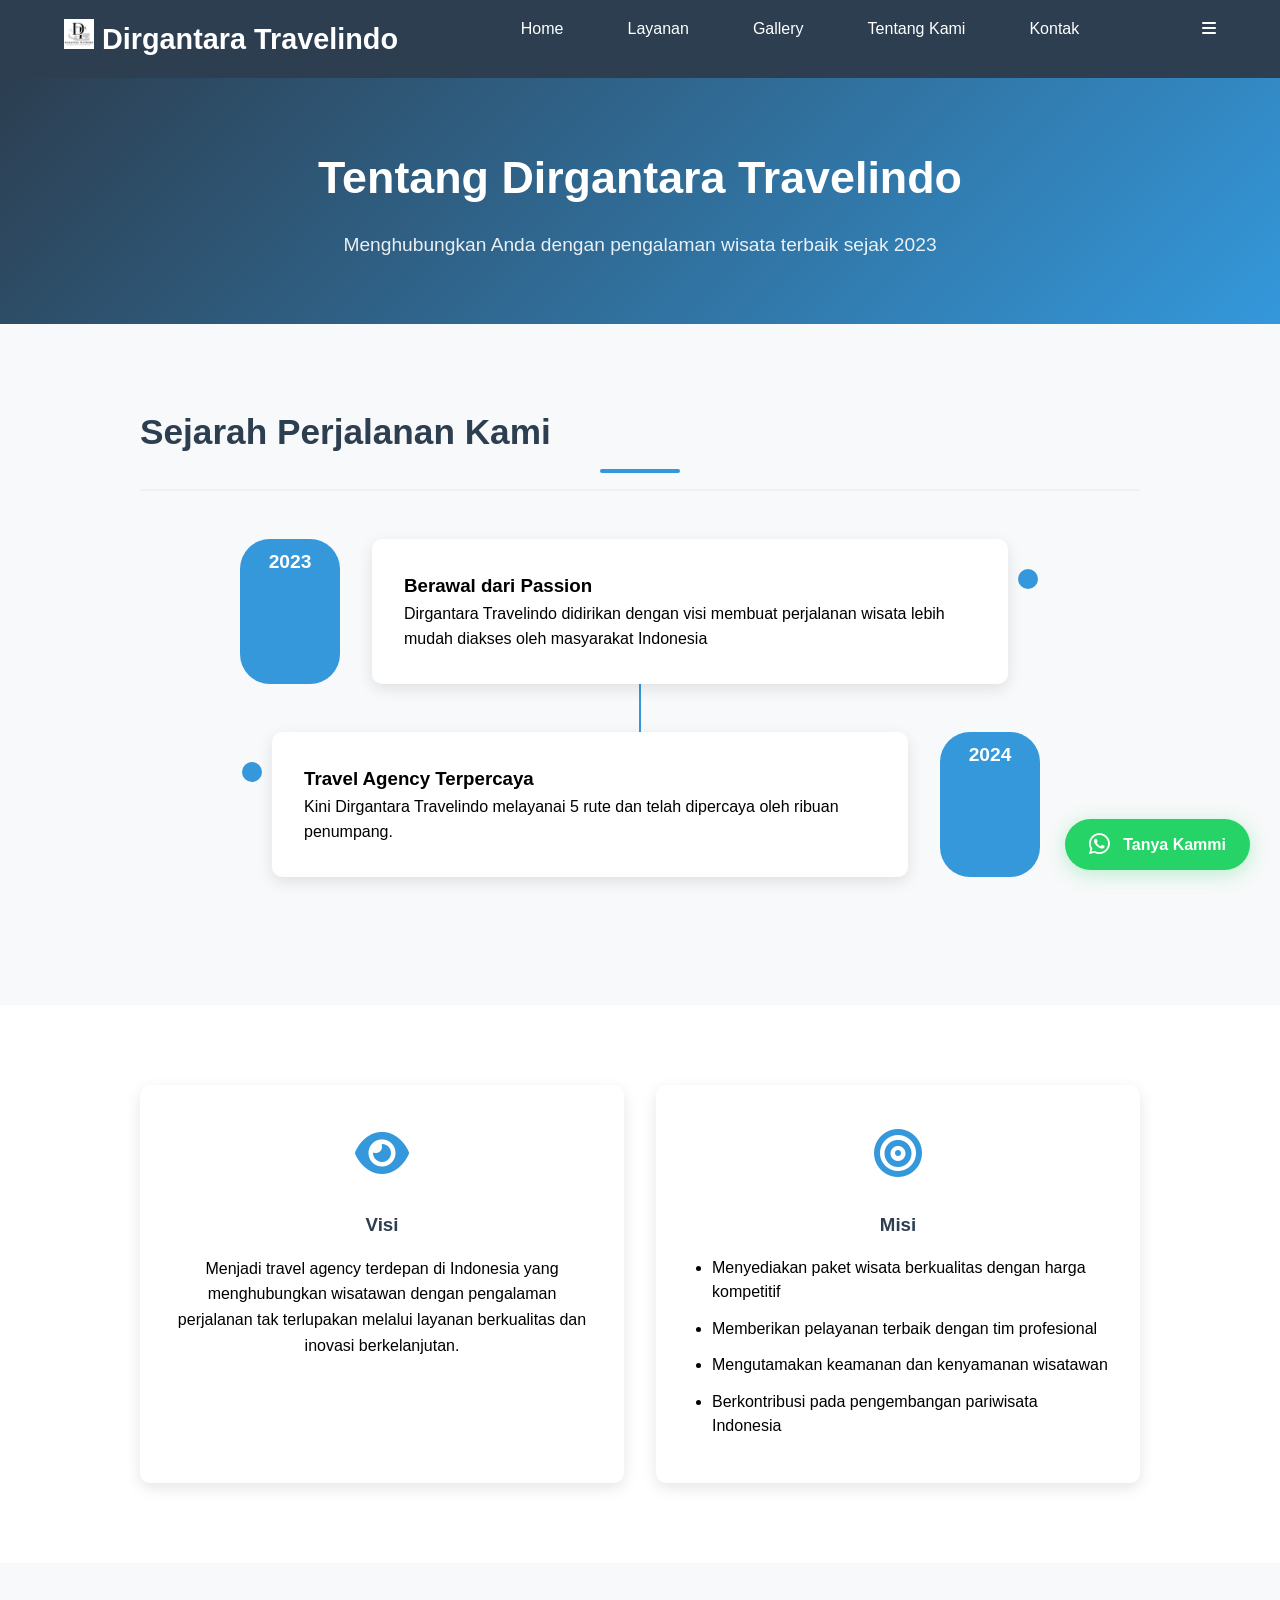
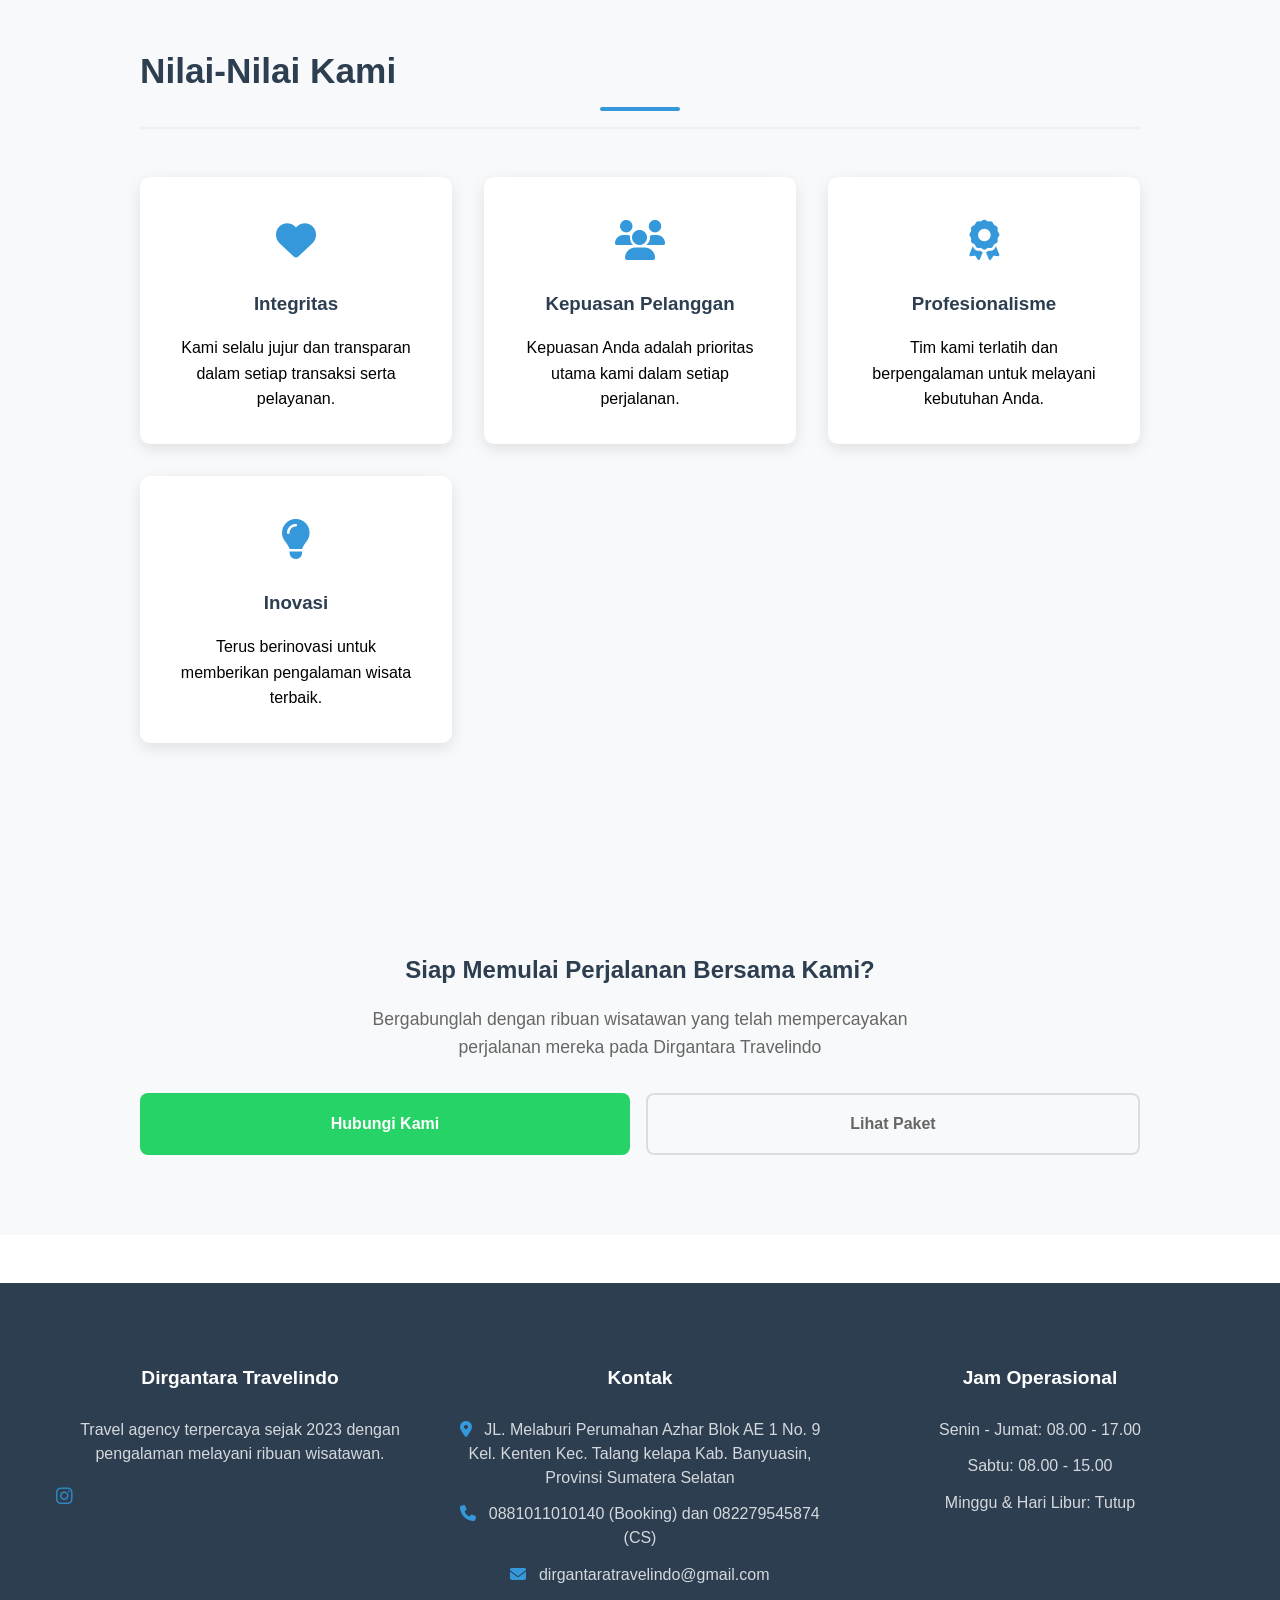
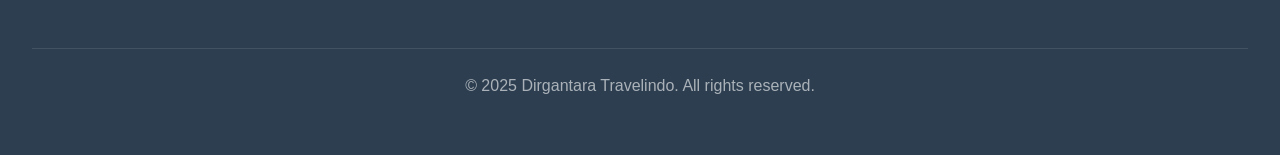
==== about.html @ dbcb40fc "perbaikan tahun dan logo" ====
<!DOCTYPE html>
<html lang="id">
<head>
    <meta charset="UTF-8">
    <meta name="viewport" content="width=device-width, initial-scale=1.0">
    <title>Tentang Kami - Dirgantara Travelindo | Travel Agency Terpercaya Sejak 2010</title>
    <meta name="description" content="Dirgantara Travelindo adalah travel agency terpercaya sejak 2010. Menyediakan paket wisata ke Bali, Lombok, Jepang dengan pelayanan terbaik dan harga kompetitif.">
    <meta name="keywords" content="tentang Dirgantara Travelindo, profil perusahaan, sejarah Dirgantara Travelindo, visi misi travel agency">
    <link rel="icon" href="assets/images/DT_logo.png" type="image/png">
    <!-- Structured Data for Travel Agency -->
    <script type="application/ld+json">
    {
      "@context": "https://schema.org",
      "@type": "TravelAgency",
      "name": "Dirgantara Travelindo",
      "description": "Travel agency terpercaya menyediakan paket wisata terbaik ke berbagai destinasi",
      "url": "https://travelku.com/about.html",
      "logo": "https://travelku.com/assets/images/logo.png",
      "address": {
        "@type": "PostalAddress",
        "streetAddress": "Jl. Sudirman No. 123",
        "addressLocality": "Jakarta",
        "addressRegion": "DKI Jakarta",
        "postalCode": "10220",
        "addressCountry": "ID"
      },
      "contactPoint": {
        "@type": "ContactPoint",
        "telephone": "+62-812-3456-7890",
        "contactType": "customer service",
        "availableLanguage": ["Indonesian", "English"],
        "hoursAvailable": {
          "@type": "OpeningHoursSpecification",
          "dayOfWeek": ["Monday", "Tuesday", "Wednesday", "Thursday", "Friday", "Saturday"],
          "opens": "08:00",
          "closes": "17:00"
        }
      },
      "founder": {
        "@type": "Person",
        "name": "Budi Santoso",
        "jobTitle": "CEO & Founder"
      },
      "foundingDate": "2010-05-15",
      "numberOfEmployees": 50,
      "priceRange": "Rp 2.500.000 - Rp 25.000.000",
      "awards": "Best Travel Agency 2023, Indonesia Tourism Award 2022",
      "sameAs": [
        "https://facebook.com/travelku.id",
        "https://instagram.com/travelku.id",
        "https://twitter.com/travelku.id"
      ]
    }
    </script>
    
    <link rel="stylesheet" href="style.css">
    <link rel="stylesheet" href="https://cdnjs.cloudflare.com/ajax/libs/font-awesome/6.4.0/css/all.min.css">
    <link rel="stylesheet" href="https://cdnjs.cloudflare.com/ajax/libs/font-awesome/6.4.0/css/all.min.css">
</head>
<body>
    <!-- Navigation -->
    <nav>
        <div class="logo"><img src="assets/images/DT_logo.png" alt="Dirgantara Travelindo" width="30" height="30"> Dirgantara Travelindo</div>
        <ul class="nav-links">
            <li><a href="index.html">Home</a></li>
            <li><a href="services.html">Layanan</a></li>
            <!-- <li><a href="articles.html">Artikel</a></li> -->
            <li><a href="gallery.html">Gallery</a></li>
            <li><a href="about.html" class="active">Tentang Kami</a></li>
            <li><a href="contact.html">Kontak</a></li>
            <!-- <li><a href="booking.html" class="booking-btn">Booking</a></li> -->
        </ul>
        <div class="menu-toggle">
           <i class="fas fa-bars"></i>
        </div>
    </nav>

    <!-- Hero Section -->
    <section class="services-hero">
        <div class="container">
            <h1>Tentang Dirgantara Travelindo</h1>
            <p class="subtitle">Menghubungkan Anda dengan pengalaman wisata terbaik sejak 2023</p>
        </div>
    </section>

    <!-- Company History -->
    <section class="history-section">
        <div class="container">
            <div class="section-header">
                <h2>Sejarah Perjalanan Kami</h2>
                <div class="underline"></div>
            </div>
            
            <div class="timeline">
                <div class="timeline-item">
                    <div class="timeline-year">2023</div>
                    <div class="timeline-content">
                        <h3>Berawal dari Passion</h3>
                        <p>Dirgantara Travelindo didirikan dengan visi membuat perjalanan wisata lebih mudah diakses oleh masyarakat Indonesia</p>
                    </div>
                </div>
                
                <div class="timeline-item">
                    <div class="timeline-year">2024</div>
                    <div class="timeline-content">
                        <h3>Travel Agency Terpercaya</h3>
                        <p>Kini Dirgantara Travelindo melayanai 5 rute dan telah dipercaya oleh ribuan penumpang.</p>
                    </div>
                </div>
            </div>
        </div>
    </section>

    <!-- Vision & Mission -->
    <section class="vision-mission">
        <div class="container">
            <div class="vm-grid">
                <div class="vm-card vision">
                    <div class="vm-icon">
                        <i class="fas fa-eye"></i>
                    </div>
                    <h3>Visi</h3>
                    <p>Menjadi travel agency terdepan di Indonesia yang menghubungkan wisatawan dengan pengalaman perjalanan tak terlupakan melalui layanan berkualitas dan inovasi berkelanjutan.</p>
                </div>
                
                <div class="vm-card mission">
                    <div class="vm-icon">
                        <i class="fas fa-bullseye"></i>
                    </div>
                    <h3>Misi</h3>
                    <ul>
                        <li>Menyediakan paket wisata berkualitas dengan harga kompetitif</li>
                        <li>Memberikan pelayanan terbaik dengan tim profesional</li>
                        <li>Mengutamakan keamanan dan kenyamanan wisatawan</li>
                        <li>Berkontribusi pada pengembangan pariwisata Indonesia</li>
                    </ul>
                </div>
            </div>
        </div>
    </section>

    <!-- Values -->
    <section class="values-section">
        <div class="container">
            <div class="section-header">
                <h2>Nilai-Nilai Kami</h2>
                <div class="underline"></div>
            </div>
            
            <div class="values-grid">
                <div class="value-card">
                    <div class="value-icon">
                        <i class="fas fa-heart"></i>
                    </div>
                    <h3>Integritas</h3>
                    <p>Kami selalu jujur dan transparan dalam setiap transaksi serta pelayanan.</p>
                </div>
                
                <div class="value-card">
                    <div class="value-icon">
                        <i class="fas fa-users"></i>
                    </div>
                    <h3>Kepuasan Pelanggan</h3>
                    <p>Kepuasan Anda adalah prioritas utama kami dalam setiap perjalanan.</p>
                </div>
                
                <div class="value-card">
                    <div class="value-icon">
                        <i class="fas fa-award"></i>
                    </div>
                    <h3>Profesionalisme</h3>
                    <p>Tim kami terlatih dan berpengalaman untuk melayani kebutuhan Anda.</p>
                </div>
                
                <div class="value-card">
                    <div class="value-icon">
                        <i class="fas fa-lightbulb"></i>
                    </div>
                    <h3>Inovasi</h3>
                    <p>Terus berinovasi untuk memberikan pengalaman wisata terbaik.</p>
                </div>
            </div>
        </div>
    </section>

    <!-- Team Section -->
    <!-- <section class="team-section">
        <div class="container">
            <div class="section-header">
                <h2>Tim Kami</h2>
                <div class="underline"></div>
                <p class="section-subtitle">Bertemu dengan tim profesional yang siap melayani perjalanan Anda</p>
            </div>
            
            <div class="team-grid">
                <div class="team-member">
                    <div class="member-photo">
                        <img src="assets/images/gallery/noimage.jpg" alt="Budi Santoso - CEO TravelKu" loading="lazy">
                    </div>
                    <div class="member-info">
                        <h3>Budi Santoso</h3>
                        <p class="position">CEO & Founder</p>
                        <p class="bio">Pendiri TravelKu dengan 15+ tahun pengalaman di industri travel.</p>
                        <div class="member-social">
                            <a href="#"><i class="fab fa-linkedin"></i></a>
                            <a href="#"><i class="fab fa-instagram"></i></a>
                            <a href="#"><i class="fab fa-twitter"></i></a>
                        </div>
                    </div>
                </div>
                
                <div class="team-member">
                    <div class="member-photo">
                        <img src="assets/images/gallery/noimage.jpg" alt="Sari Dewi - Head of Operations" loading="lazy">
                    </div>
                    <div class="member-info">
                        <h3>Sari Dewi</h3>
                        <p class="position">Head of Operations</p>
                        <p class="bio">Mengawasi seluruh operasional perjalanan dengan pengalaman 10 tahun.</p>
                        <div class="member-social">
                            <a href="#"><i class="fab fa-linkedin"></i></a>
                            <a href="#"><i class="fab fa-instagram"></i></a>
                        </div>
                    </div>
                </div>
                
                <div class="team-member">
                    <div class="member-photo">
                        <img src="assets/images/gallery/noimage.jpg" alt="Ahmad Fauzi - Marketing Manager" loading="lazy">
                    </div>
                    <div class="member-info">
                        <h3>Ahmad Fauzi</h3>
                        <p class="position">Marketing Manager</p>
                        <p class="bio">Ahli dalam strategi pemasaran digital untuk industri travel.</p>
                        <div class="member-social">
                            <a href="#"><i class="fab fa-linkedin"></i></a>
                            <a href="#"><i class="fab fa-twitter"></i></a>
                        </div>
                    </div>
                </div>
                
                <div class="team-member">
                    <div class="member-photo">
                        <img src="assets/images/gallery/noimage.jpg" alt="Maya Indah - Customer Service Manager" loading="lazy">
                    </div>
                    <div class="member-info">
                        <h3>Maya Indah</h3>
                        <p class="position">Customer Service Manager</p>
                        <p class="bio">Memastikan setiap pelanggan mendapatkan pelayanan terbaik.</p>
                        <div class="member-social">
                            <a href="#"><i class="fab fa-linkedin"></i></a>
                            <a href="#"><i class="fab fa-instagram"></i></a>
                        </div>
                    </div>
                </div>
            </div>
        </div>
    </section> -->

    <!-- Stats Section -->
    <!-- <section class="stats-section">
        <div class="container">
            <div class="stats-grid">
                <div class="stat-item">
                    <div class="stat-number" data-count="50000">0</div>
                    <div class="stat-label">Wisatawan</div>
                </div>
                
                <div class="stat-item">
                    <div class="stat-number" data-count="15">0</div>
                    <div class="stat-label">Destinasi</div>
                </div>
                
                <div class="stat-item">
                    <div class="stat-number" data-count="50">0</div>
                    <div class="stat-label">Karyawan</div>
                </div>
                
                <div class="stat-item">
                    <div class="stat-number" data-count="14">0</div>
                    <div class="stat-label">Tahun Pengalaman</div>
                </div>
            </div>
        </div>
    </section> -->

    <!-- CTA Section -->
    <section class="about-cta">
        <div class="container">
            <h2>Siap Memulai Perjalanan Bersama Kami?</h2>
            <p>Bergabunglah dengan ribuan wisatawan yang telah mempercayakan perjalanan mereka pada Dirgantara Travelindo</p>
            <div class="cta-buttons">
                <a href="contact.html" class="btn-primary">Hubungi Kami</a>
                <a href="services.html" class="btn-secondary">Lihat Paket</a>
            </div>
        </div>
    </section>

   
    <!-- Footer -->
    <footer>
        <div class="footer-content">
            <div class="footer-section">
                <h4>Dirgantara Travelindo</h4>
                <p>Travel agency terpercaya sejak 2023 dengan pengalaman melayani ribuan wisatawan.</p>
                <div class="social-links">
                    <a href="https://www.instagram.com/dirgantara_travel/"><i class="fab fa-instagram"></i></a>
                    <!-- <a href="#"><i class="fab fa-facebook"></i></a> -->
                    <!-- <a href="#"><i class="fab fa-twitter"></i></a>
                    <a href="#"><i class="fab fa-youtube"></i></a> -->
                </div>
            </div>
            
            <div class="footer-section">
                <h4>Kontak</h4>
                <p><i class="fas fa-map-marker-alt"></i> JL. Melaburi Perumahan Azhar Blok AE 1 No. 9 Kel. Kenten Kec. Talang kelapa Kab. Banyuasin, Provinsi Sumatera Selatan</p>
                <p><i class="fas fa-phone"></i> 0881011010140 (Booking) dan 082279545874 (CS)</p>
                <p><i class="fas fa-envelope"></i> dirgantaratravelindo@gmail.com</p>
            </div>
            
            <div class="footer-section">
                <h4>Jam Operasional</h4>
                <p>Senin - Jumat: 08.00 - 17.00</p>
                <p>Sabtu: 08.00 - 15.00</p>
                <p>Minggu & Hari Libur: Tutup</p>
            </div>
        </div>
        <div class="footer-bottom">
            <p>&copy; 2025 Dirgantara Travelindo. All rights reserved.</p>
        </div>
    </footer>

    <!-- WhatsApp Button -->
    <a href="https://wa.me/62881011010140?text=Halo%20Dirgantara%20Travelindo,%20saya%20ingin%20bertanya%20tentang%20paket%20wisata" 
        class="whatsapp-float" target="_blank">
       <i class="fab fa-whatsapp"></i>
        <span>Tanya Kammi</span>
    </a>

    <script src="script.js"></script>
    <script src="about.js"></script>
</body>
</html>
---- style.css ----
* {
    margin: 0;
    padding: 0;
    box-sizing: border-box;
}

body {
    font-family: 'Segoe UI', sans-serif;
    line-height: 1.6;
}

/* Navigation */
nav {
    display: flex;
    justify-content: space-between;
    padding: 1rem 5%;
    background: #2c3e50;
    color: white;
}

.logo {
    font-size: 1.8rem;
    font-weight: bold;
}

.nav-links {
    display: flex;
    list-style: none;
    gap: 2rem;
}

.nav-links a {
    color: white;
    text-decoration: none;
    padding: 0.5rem 1rem;
    border-radius: 4px;
    transition: background 0.3s;
}

.nav-links a:hover {
    background: #3498db;
}

/* Hero Section */
.hero {
    height: 80vh;
    background: linear-gradient(rgba(0,0,0,0.5), rgba(0,0,0,0.5)), 
                url('assets/images/hero-bg.jpg');
    background-size: cover;
    background-position: center;
    display: flex;
    flex-direction: column;
    justify-content: center;
    align-items: center;
    color: white;
    text-align: center;
    padding: 0 1rem;
}

.hero h1 {
    font-size: 3rem;
    margin-bottom: 1rem;
}

.cta-button {
    display: inline-block;
    background: #e74c3c;
    color: white;
    padding: 1rem 2rem;
    text-decoration: none;
    border-radius: 30px;
    margin-top: 2rem;
    font-weight: bold;
    transition: transform 0.3s;
}

.cta-button:hover {
    transform: scale(1.05);
}

/* Services Grid */
.services {
    padding: 5rem 10%;
}

.service-grid {
    display: grid;
    grid-template-columns: repeat(auto-fit, minmax(300px, 1fr));
    gap: 2rem;
    margin-top: 3rem;
}

.service-card {
    background: #f9f9f9;
    padding: 2rem;
    border-radius: 10px;
    text-align: center;
    box-shadow: 0 5px 15px rgba(0,0,0,0.1);
}

/* Footer */
footer {
    background: #2c3e50;
    color: white;
    text-align: center;
    padding: 2rem;
    margin-top: 3rem;
}

/* Responsive */
@media (max-width: 768px) {
    .nav-links {
        flex-direction: column;
        display: none;
    }
    
    .hero h1 {
        font-size: 2rem;
    }
    
    nav {
        flex-direction: column;
        align-items: center;
    }
}

/* Gallery Styles */
.gallery-section {
    padding: 3rem 5%;
}

.gallery-header {
    text-align: center;
    margin-bottom: 3rem;
}

.gallery-filter {
    display: flex;
    justify-content: center;
    gap: 1rem;
    margin-top: 2rem;
    flex-wrap: wrap;
}

.filter-btn {
    padding: 0.5rem 1.5rem;
    border: 2px solid #3498db;
    background: white;
    color: #3498db;
    border-radius: 30px;
    cursor: pointer;
    transition: all 0.3s;
}

.filter-btn.active,
.filter-btn:hover {
    background: #3498db;
    color: white;
}

.gallery-container {
    display: grid;
    grid-template-columns: repeat(auto-fill, minmax(300px, 1fr));
    gap: 1.5rem;
    margin-bottom: 3rem;
}

.gallery-item {
    position: relative;
    overflow: hidden;
    border-radius: 10px;
    height: 250px;
}

.gallery-item img {
    width: 100%;
    height: 100%;
    object-fit: cover;
    transition: transform 0.5s;
}

.gallery-item:hover img {
    transform: scale(1.1);
}

.gallery-overlay {
    position: absolute;
    top: 0;
    left: 0;
    width: 100%;
    height: 100%;
    background: rgba(0, 0, 0, 0.7);
    display: flex;
    flex-direction: column;
    justify-content: center;
    align-items: center;
    opacity: 0;
    transition: opacity 0.3s;
    color: white;
}

.gallery-item:hover .gallery-overlay {
    opacity: 1;
}

.gallery-overlay i {
    font-size: 2rem;
    margin-bottom: 0.5rem;
}

.gallery-instagram {
    text-align: center;
    padding: 2rem;
    background: linear-gradient(45deg, #405DE6, #5851DB, #833AB4, #C13584, #E1306C, #FD1D1D);
    color: white;
    border-radius: 10px;
}

.instagram-btn {
    display: inline-block;
    background: white;
    color: #E1306C;
    padding: 0.8rem 2rem;
    border-radius: 30px;
    text-decoration: none;
    margin-top: 1rem;
    font-weight: bold;
}

/* People Counter */
.people-counter {
    display: flex;
    align-items: center;
    gap: 1rem;
}

.counter-btn {
    width: 40px;
    height: 40px;
    border: 2px solid #ddd;
    background: white;
    border-radius: 50%;
    font-size: 1.2rem;
    cursor: pointer;
}

.counter-btn:hover {
    background: #f0f0f0;
}

#bookingPeople {
    text-align: center;
    font-size: 1.2rem;
    font-weight: bold;
}

/* Form Summary */
.form-summary {
    background: #f8f9fa;
    padding: 1.5rem;
    border-radius: 8px;
    margin: 1.5rem 0;
}

.summary-item {
    display: flex;
    justify-content: space-between;
    margin-bottom: 0.5rem;
    padding-bottom: 0.5rem;
    border-bottom: 1px dashed #ddd;
}

.summary-item.total {
    border-top: 2px solid #3498db;
    padding-top: 1rem;
    margin-top: 1rem;
    font-weight: bold;
    font-size: 1.2rem;
}

/* Modal Styles */
.modal {
    display: none;
    position: fixed;
    top: 0;
    left: 0;
    width: 100%;
    height: 100%;
    background: rgba(0,0,0,0.5);
    z-index: 1001;
}

.modal-content {
    background: white;
    margin: 5% auto;
    padding: 2rem;
    width: 90%;
    max-width: 500px;
    border-radius: 10px;
    position: relative;
}

.close {
    position: absolute;
    right: 1rem;
    top: 1rem;
    font-size: 2rem;
    cursor: pointer;
}

/* About Page Styles */
.about-hero {
    background: linear-gradient(rgba(44, 62, 80, 0.9), rgba(44, 62, 80, 0.9)), 
                url('assets/images/about-hero.jpg');
    background-size: cover;
    background-position: center;
    color: white;
    text-align: center;
    padding: 6rem 1rem;
}

.about-hero h1 {
    font-size: 3rem;
    margin-bottom: 1rem;
}

.about-hero .subtitle {
    font-size: 1.2rem;
    max-width: 600px;
    margin: 0 auto;
    opacity: 0.9;
}

/* History Timeline */
.history-section {
    padding: 5rem 1rem;
    background: #f8f9fa;
}

.timeline {
    max-width: 800px;
    margin: 3rem auto;
    position: relative;
}

.timeline::before {
    content: '';
    position: absolute;
    left: 50%;
    top: 0;
    bottom: 0;
    width: 2px;
    background: #3498db;
    transform: translateX(-50%);
}

.timeline-item {
    display: flex;
    margin-bottom: 3rem;
    position: relative;
}

.timeline-item:nth-child(odd) {
    flex-direction: row;
}

.timeline-item:nth-child(even) {
    flex-direction: row-reverse;
}

.timeline-year {
    flex: 0 0 100px;
    background: #3498db;
    color: white;
    padding: 0.5rem 1rem;
    border-radius: 30px;
    text-align: center;
    font-weight: bold;
    font-size: 1.2rem;
    z-index: 1;
}

.timeline-content {
    flex: 1;
    background: white;
    padding: 2rem;
    border-radius: 10px;
    box-shadow: 0 5px 15px rgba(0,0,0,0.1);
    margin: 0 2rem;
    position: relative;
}

.timeline-content::before {
    content: '';
    position: absolute;
    width: 20px;
    height: 20px;
    background: #3498db;
    border-radius: 50%;
    top: 30px;
}

.timeline-item:nth-child(odd) .timeline-content::before {
    right: -30px;
}

.timeline-item:nth-child(even) .timeline-content::before {
    left: -30px;
}

/* Vision & Mission */
.vision-mission {
    padding: 5rem 1rem;
}

.vm-grid {
    display: grid;
    grid-template-columns: repeat(auto-fit, minmax(300px, 1fr));
    gap: 2rem;
    max-width: 1000px;
    margin: 0 auto;
}

.vm-card {
    background: white;
    padding: 2rem;
    border-radius: 10px;
    box-shadow: 0 5px 15px rgba(0,0,0,0.1);
    text-align: center;
}

.vm-icon {
    font-size: 3rem;
    color: #3498db;
    margin-bottom: 1rem;
}

.vm-card h3 {
    color: #2c3e50;
    margin-bottom: 1rem;
}

.vm-card.mission ul {
    text-align: left;
    padding-left: 1.5rem;
}

.vm-card.mission li {
    margin-bottom: 0.8rem;
    line-height: 1.5;
}

/* Values Section */
.values-section {
    padding: 5rem 1rem;
    background: #f8f9fa;
}

.values-grid {
    display: grid;
    grid-template-columns: repeat(auto-fit, minmax(250px, 1fr));
    gap: 2rem;
    max-width: 1200px;
    margin: 3rem auto;
}

.value-card {
    background: white;
    padding: 2rem;
    border-radius: 10px;
    text-align: center;
    box-shadow: 0 5px 15px rgba(0,0,0,0.1);
    transition: transform 0.3s;
}

.value-card:hover {
    transform: translateY(-10px);
}

.value-icon {
    font-size: 2.5rem;
    color: #3498db;
    margin-bottom: 1rem;
}

.value-card h3 {
    color: #2c3e50;
    margin-bottom: 1rem;
}

/* Team Section */
.team-section {
    padding: 5rem 1rem;
}

.team-grid {
    display: grid;
    grid-template-columns: repeat(auto-fit, minmax(250px, 1fr));
    gap: 2rem;
    max-width: 1200px;
    margin: 3rem auto;
}

.team-member {
    background: white;
    border-radius: 10px;
    overflow: hidden;
    box-shadow: 0 5px 15px rgba(0,0,0,0.1);
}

.member-photo {
    height: 250px;
    overflow: hidden;
}

.member-photo img {
    width: 100%;
    height: 100%;
    object-fit: cover;
    transition: transform 0.5s;
}

.team-member:hover .member-photo img {
    transform: scale(1.1);
}

.member-info {
    padding: 1.5rem;
    text-align: center;
}

.member-info h3 {
    color: #2c3e50;
    margin-bottom: 0.5rem;
}

.position {
    color: #3498db;
    font-weight: 600;
    margin-bottom: 1rem;
}

.bio {
    color: #666;
    font-size: 0.9rem;
    margin-bottom: 1rem;
    line-height: 1.5;
}

.member-social {
    display: flex;
    justify-content: center;
    gap: 1rem;
}

.member-social a {
    color: #666;
    font-size: 1.2rem;
    transition: color 0.3s;
}

.member-social a:hover {
    color: #3498db;
}

/* Stats Section */
.stats-section {
    padding: 4rem 1rem;
    background: linear-gradient(135deg, #667eea 0%, #764ba2 100%);
    color: white;
    text-align: center;
}

.stats-grid {
    display: grid;
    grid-template-columns: repeat(auto-fit, minmax(200px, 1fr));
    gap: 2rem;
    max-width: 1000px;
    margin: 0 auto;
}

.stat-item {
    padding: 2rem;
}

.stat-number {
    font-size: 3rem;
    font-weight: bold;
    margin-bottom: 0.5rem;
}

.stat-label {
    font-size: 1.2rem;
    opacity: 0.9;
}

/* About CTA */
.about-cta {
    padding: 5rem 1rem;
    text-align: center;
    background: #f8f9fa;
}

.about-cta h2 {
    color: #2c3e50;
    margin-bottom: 1rem;
}

.about-cta p {
    max-width: 600px;
    margin: 0 auto 2rem;
    color: #666;
    font-size: 1.1rem;
}

.cta-buttons {
    display: flex;
    gap: 1rem;
    justify-content: center;
    flex-wrap: wrap;
}

.btn-primary, .btn-secondary {
    padding: 1rem 2rem;
    border-radius: 30px;
    text-decoration: none;
    font-weight: bold;
    display: inline-block;
    transition: transform 0.3s;
}

.btn-primary {
    background: #3498db;
    color: white;
}

.btn-secondary {
    background: white;
    color: #3498db;
    border: 2px solid #3498db;
}

.btn-primary:hover, .btn-secondary:hover {
    transform: translateY(-3px);
}

/* Contact Page Styles */
.contact-hero {
    background: linear-gradient(rgba(52, 152, 219, 0.9), rgba(41, 128, 185, 0.9)), 
                url('assets/images/contact-hero.jpg');
    background-size: cover;
    background-position: center;
    color: white;
    text-align: center;
    padding: 5rem 1rem;
}

.contact-info-section {
    padding: 4rem 1rem;
    background: #f8f9fa;
}

/* Contact Page Styles */
.service-hero {
    background: linear-gradient(rgba(36, 74, 100, 0.9), rgba(41, 128, 185, 0.9)), 
                url('assets/images/contact-hero.jpg');
    background-size: cover;
    background-position: center;
    color: white;
    text-align: center;
    padding: 5rem 1rem;
}

.service-info-section {
    padding: 4rem 1rem;
    background: #f8f9fa;
}

.info-grid {
    display: grid;
    grid-template-columns: repeat(auto-fit, minmax(250px, 1fr));
    gap: 2rem;
    max-width: 1200px;
    margin: 0 auto;
}

.info-card {
    background: white;
    padding: 2rem;
    border-radius: 10px;
    box-shadow: 0 5px 15px rgba(0,0,0,0.1);
    text-align: center;
}

.info-icon {
    font-size: 2.5rem;
    color: #3498db;
    margin-bottom: 1.5rem;
}

.info-card h3 {
    color: #2c3e50;
    margin-bottom: 1.5rem;
}

.info-card p {
    color: #666;
    margin-bottom: 0.5rem;
    line-height: 1.5;
}

.phone-link, .email-link, .map-link {
    display: block;
    color: #3498db;
    text-decoration: none;
    margin: 0.5rem 0;
    font-weight: 600;
}

.phone-link:hover, .email-link:hover, .map-link:hover {
    text-decoration: underline;
}

.hours-list {
    text-align: left;
}

.hour-item {
    display: flex;
    justify-content: space-between;
    margin-bottom: 0.8rem;
    padding-bottom: 0.8rem;
    border-bottom: 1px dashed #eee;
}

.note {
    font-size: 0.9rem;
    color: #999;
    margin-top: 1rem;
    font-style: italic;
}

/* Contact Form Section */
.contact-form-section {
    padding: 4rem 1rem;
}

.form-map-grid {
    display: grid;
    grid-template-columns: 1fr;
    gap: 3rem;
    max-width: 1200px;
    margin: 0 auto;
}

@media (min-width: 992px) {
    .form-map-grid {
        grid-template-columns: 1fr 1fr;
    }
}

.contact-form-container {
    background: white;
    padding: 2rem;
    border-radius: 10px;
    box-shadow: 0 5px 15px rgba(0,0,0,0.1);
}

.form-header {
    margin-bottom: 2rem;
    text-align: center;
}

.form-header h2 {
    color: #2c3e50;
    margin-bottom: 0.5rem;
}

.contact-form {
    margin-top: 2rem;
}

.destination-checkboxes {
    display: flex;
    flex-wrap: wrap;
    gap: 1rem;
    margin-top: 0.5rem;
}

.checkbox-label {
    display: flex;
    align-items: center;
    gap: 0.5rem;
    cursor: pointer;
}

.checkbox-label input[type="checkbox"] {
    width: auto;
}

.map-quick-container {
    display: flex;
    flex-direction: column;
    gap: 2rem;
}

.map-container {
    position: relative;
    border-radius: 10px;
    overflow: hidden;
    box-shadow: 0 5px 15px rgba(0,0,0,0.1);
}

.map-overlay {
    position: absolute;
    bottom: 0;
    left: 0;
    right: 0;
    background: rgba(255, 255, 255, 0.95);
    padding: 1rem;
    border-top: 1px solid #eee;
}

.map-info h4 {
    color: #2c3e50;
    margin-bottom: 0.5rem;
}

.directions-btn {
    display: inline-flex;
    align-items: center;
    gap: 0.5rem;
    background: #3498db;
    color: white;
    padding: 0.5rem 1rem;
    border-radius: 5px;
    text-decoration: none;
    margin-top: 0.5rem;
}

.quick-contact {
    background: white;
    padding: 2rem;
    border-radius: 10px;
    box-shadow: 0 5px 15px rgba(0,0,0,0.1);
}

.quick-contact h3 {
    color: #2c3e50;
    margin-bottom: 1.5rem;
    text-align: center;
}

.quick-buttons {
    display: grid;
    grid-template-columns: repeat(auto-fit, minmax(120px, 1fr));
    gap: 1rem;
    margin-bottom: 2rem;
}

.quick-btn {
    display: flex;
    flex-direction: column;
    align-items: center;
    justify-content: center;
    padding: 1rem;
    border-radius: 10px;
    color: white;
    text-decoration: none;
    font-weight: 600;
    transition: transform 0.3s;
}

.quick-btn:hover {
    transform: translateY(-3px);
}

.whatsapp-btn {
    background: #25D366;
}

.phone-btn {
    background: #3498db;
}

.email-btn {
    background: #e74c3c;
}

.quick-btn i {
    font-size: 1.5rem;
    margin-bottom: 0.5rem;
}

.social-contact {
    margin-bottom: 2rem;
}

.social-contact h4 {
    color: #2c3e50;
    margin-bottom: 1rem;
    text-align: center;
}

.social-icons {
    display: flex;
    justify-content: center;
    gap: 1rem;
}

.social-icon {
    display: inline-flex;
    align-items: center;
    justify-content: center;
    width: 40px;
    height: 40px;
    border-radius: 50%;
    color: white;
    text-decoration: none;
}

.facebook { background: #3b5998; }
.instagram { background: #e4405f; }
.twitter { background: #1da1f2; }
.youtube { background: #cd201f; }
.tiktok { background: #000000; }

.faq-links h4 {
    color: #2c3e50;
    margin-bottom: 1rem;
}

.faq-links ul {
    list-style: none;
    padding-left: 0;
}

.faq-links li {
    margin-bottom: 0.8rem;
}

.faq-links a {
    color: #3498db;
    text-decoration: none;
}

.faq-links a:hover {
    text-decoration: underline;
}

/* FAQ Section */
.faq-section {
    padding: 4rem 1rem;
    background: #f8f9fa;
}

.faq-container {
    max-width: 800px;
    margin: 3rem auto;
}

.faq-item {
    background: white;
    border-radius: 10px;
    margin-bottom: 1rem;
    overflow: hidden;
    box-shadow: 0 3px 10px rgba(0,0,0,0.1);
}

.faq-question {
    padding: 1.5rem;
    display: flex;
    justify-content: space-between;
    align-items: center;
    cursor: pointer;
}

.faq-question h3 {
    color: #2c3e50;
    font-size: 1.1rem;
    margin: 0;
}

.faq-question i {
    color: #3498db;
    transition: transform 0.3s;
}

.faq-item.active .faq-question i {
    transform: rotate(180deg);
}

.faq-answer {
    padding: 0 1.5rem;
    max-height: 0;
    overflow: hidden;
    transition: max-height 0.3s, padding 0.3s;
}

.faq-item.active .faq-answer {
    padding: 0 1.5rem 1.5rem;
    max-height: 200px;
}

.faq-answer p {
    color: #666;
    line-height: 1.6;
}

.faq-cta {
    text-align: center;
    margin-top: 2rem;
}

.faq-cta a {
    color: #3498db;
    text-decoration: none;
    font-weight: 600;
}

.faq-cta a:hover {
    text-decoration: underline;
}

/* Footer Enhancement */
.footer-content {
    display: grid;
    grid-template-columns: repeat(auto-fit, minmax(250px, 1fr));
    gap: 2rem;
    max-width: 1200px;
    margin: 0 auto;
    padding: 3rem 1rem;
}

.footer-section h4 {
    color: white;
    margin-bottom: 1.5rem;
    font-size: 1.2rem;
}

.footer-section p {
    color: rgba(255, 255, 255, 0.8);
    margin-bottom: 0.8rem;
    line-height: 1.5;
}

.footer-section i {
    margin-right: 0.5rem;
    color: #3498db;
}

.social-links {
    display: flex;
    gap: 1rem;
    margin-top: 1rem;
}

.social-links a {
    color: white;
    font-size: 1.2rem;
    opacity: 0.8;
    transition: opacity 0.3s;
}

.social-links a:hover {
    opacity: 1;
}

.footer-bottom {
    text-align: center;
    padding: 1.5rem;
    border-top: 1px solid rgba(255, 255, 255, 0.1);
    color: rgba(255, 255, 255, 0.6);
}

.footer-bottom a {
    color: rgba(255, 255, 255, 0.8);
    text-decoration: none;
}

.footer-bottom a:hover {
    color: white;
    text-decoration: underline;
}

/* Responsive Design */
@media (max-width: 768px) {
    .timeline::before {
        left: 30px;
    }
    
    .timeline-item {
        flex-direction: row !important;
        margin-left: 60px;
    }
    
    .timeline-year {
        position: absolute;
        left: -90px;
        top: 0;
    }
    
    .timeline-content::before {
        left: -40px !important;
    }
    
    .cta-buttons {
        flex-direction: column;
        align-items: center;
    }
    
    .btn-primary, .btn-secondary {
        width: 100%;
        max-width: 300px;
        text-align: center;
    }
    
    .info-grid {
        grid-template-columns: 1fr;
    }
    
    .quick-buttons {
        grid-template-columns: 1fr;
    }
}

/* Section Header */
.section-header {
    text-align: center;
    margin-bottom: 3rem;
}

.section-header h2 {
    color: #2c3e50;
    font-size: 2.2rem;
    margin-bottom: 1rem;
}

.underline {
    width: 80px;
    height: 4px;
    background: #3498db;
    margin: 0 auto;
    border-radius: 2px;
}

.section-subtitle {
    color: #666;
    max-width: 600px;
    margin: 1rem auto 0;
    line-height: 1.6;
}

/* Form Styles Enhancement */
.form-group label {
    display: flex;
    align-items: center;
    gap: 0.5rem;
    margin-bottom: 0.5rem;
    font-weight: 600;
    color: #2c3e50;
}

.form-group input,
.form-group select,
.form-group textarea {
    width: 100%;
    padding: 0.8rem 1rem;
    border: 2px solid #ddd;
    border-radius: 8px;
    font-size: 1rem;
    transition: border-color 0.3s;
}

.form-group input:focus,
.form-group select:focus,
.form-group textarea:focus {
    border-color: #3498db;
    outline: none;
}

.form-row {
    display: grid;
    grid-template-columns: 1fr;
    gap: 1.5rem;
    margin-bottom: 1.5rem;
}

@media (min-width: 768px) {
    .form-row {
        grid-template-columns: 1fr 1fr;
    }
}

.submit-btn {
    background: #3498db;
    color: white;
    border: none;
    padding: 1rem 2rem;
    border-radius: 8px;
    font-size: 1rem;
    font-weight: bold;
    cursor: pointer;
    display: flex;
    align-items: center;
    justify-content: center;
    gap: 0.5rem;
    width: 100%;
    transition: background-color 0.3s;
}

.submit-btn:hover {
    background: #2980b9;
}

.form-note {
    margin-top: 1rem;
    font-size: 0.9rem;
    color: #666;
    text-align: center;
}

.form-note i {
    color: #3498db;
    margin-right: 0.5rem;
}

/* ====================
   BOOKING PAGE STYLES
   ==================== */

/* Booking Hero */
.booking-hero {
    background: linear-gradient(135deg, #3498db 0%, #2c3e50 100%);
    color: white;
    padding: 3rem 1rem;
    text-align: center;
}

.booking-hero h1 {
    font-size: 2.5rem;
    margin-bottom: 0.5rem;
}

.booking-hero .subtitle {
    font-size: 1.1rem;
    opacity: 0.9;
    margin-bottom: 2rem;
}

/* Booking Steps */
.booking-steps {
    display: flex;
    justify-content: center;
    gap: 2rem;
    max-width: 800px;
    margin: 2rem auto 0;
    flex-wrap: wrap;
}

.step {
    display: flex;
    flex-direction: column;
    align-items: center;
    opacity: 0.5;
    transition: all 0.3s;
}

.step.active {
    opacity: 1;
}

.step-number {
    width: 40px;
    height: 40px;
    background: rgba(255, 255, 255, 0.2);
    border-radius: 50%;
    display: flex;
    align-items: center;
    justify-content: center;
    font-weight: bold;
    margin-bottom: 0.5rem;
}

.step.active .step-number {
    background: white;
    color: #3498db;
}

.step-text {
    font-size: 0.9rem;
    font-weight: 500;
}

/* Booking Form Section */
.booking-form-section {
    padding: 3rem 1rem;
    background: #f8f9fa;
}

.container {
    max-width: 1000px;
    margin: 0 auto;
}

/* Form Sections */
.form-section {
    background: white;
    border-radius: 10px;
    padding: 2rem;
    margin-bottom: 1.5rem;
    box-shadow: 0 2px 15px rgba(0, 0, 0, 0.08);
}

.section-header {
    margin-bottom: 2rem;
    padding-bottom: 1rem;
    border-bottom: 2px solid #f0f0f0;
}

.section-header h2 {
    color: #2c3e50;
    font-size: 1.5rem;
    margin-bottom: 0.5rem;
    display: flex;
    align-items: center;
    gap: 0.5rem;
}

.section-header p {
    color: #666;
    font-size: 0.95rem;
}

/* Form Grid */
.form-grid {
    display: flex;
    flex-direction: column;
    gap: 1.5rem;
}

.form-row {
    display: grid;
    grid-template-columns: 1fr;
    gap: 1.5rem;
}

@media (min-width: 768px) {
    .form-row {
        grid-template-columns: 1fr 1fr;
    }
}

/* Form Groups */
.form-group {
    margin-bottom: 0;
}

.form-group label {
    display: flex;
    align-items: center;
    gap: 0.5rem;
    color: #2c3e50;
    font-weight: 600;
    margin-bottom: 0.5rem;
    font-size: 0.95rem;
}

.form-group label i {
    color: #3498db;
    width: 20px;
    text-align: center;
}

.form-hint {
    display: block;
    color: #888;
    font-size: 0.8rem;
    margin-top: 0.3rem;
    font-style: italic;
}

/* Input Styles */
input[type="text"],
input[type="email"],
input[type="tel"],
input[type="number"],
select,
textarea {
    width: 100%;
    padding: 0.8rem 1rem;
    border: 2px solid #e0e0e0;
    border-radius: 8px;
    font-size: 1rem;
    transition: all 0.3s;
    background: white;
    color: #333;
}

input[type="text"]:focus,
input[type="email"]:focus,
input[type="tel"]:focus,
input[type="number"]:focus,
select:focus,
textarea:focus {
    border-color: #3498db;
    outline: none;
    box-shadow: 0 0 0 3px rgba(52, 152, 219, 0.1);
}

/* Select Styling */
select {
    appearance: none;
    background-image: url("data:image/svg+xml;charset=UTF-8,%3csvg xmlns='http://www.w3.org/2000/svg' viewBox='0 0 24 24' fill='none' stroke='%23333' stroke-width='2' stroke-linecap='round' stroke-linejoin='round'%3e%3cpolyline points='6 9 12 15 18 9'%3e%3c/polyline%3e%3c/svg%3e");
    background-repeat: no-repeat;
    background-position: right 1rem center;
    background-size: 1em;
    padding-right: 3rem;
}

/* People Counter */
.people-counter {
    display: flex;
    align-items: center;
    gap: 0.5rem;
}

.counter-btn {
    width: 40px;
    height: 40px;
    border: 2px solid #e0e0e0;
    background: white;
    border-radius: 8px;
    font-size: 1.2rem;
    font-weight: bold;
    color: #333;
    cursor: pointer;
    display: flex;
    align-items: center;
    justify-content: center;
    transition: all 0.2s;
}

.counter-btn:hover {
    border-color: #3498db;
    color: #3498db;
}

.counter-btn:active {
    transform: scale(0.95);
}

#peopleCount {
    width: 60px;
    text-align: center;
    font-size: 1.1rem;
    font-weight: bold;
    background: #f8f9fa;
}

/* Textarea */
textarea {
    resize: vertical;
    min-height: 100px;
    line-height: 1.5;
    font-family: inherit;
}

/* Order Summary */
.order-summary {
    background: white;
    border-radius: 10px;
    padding: 2rem;
    margin: 2rem 0;
    box-shadow: 0 2px 15px rgba(0, 0, 0, 0.08);
    border: 2px solid #3498db;
}

.summary-content {
    background: #f8f9fa;
    border-radius: 8px;
    padding: 1.5rem;
}

.summary-row {
    display: flex;
    justify-content: space-between;
    align-items: center;
    padding: 0.8rem 0;
    border-bottom: 1px dashed #ddd;
}

.summary-row:last-child {
    border-bottom: none;
}

.summary-row span:first-child {
    color: #666;
    font-weight: 500;
}

.summary-row span:last-child {
    color: #2c3e50;
    font-weight: 600;
    text-align: right;
}

.summary-row.total {
    border-top: 2px solid #3498db;
    margin-top: 1rem;
    padding-top: 1.5rem;
    font-size: 1.2rem;
}

.summary-row.total span:last-child {
    color: #e74c3c;
    font-size: 1.3rem;
}

/* Form Actions */
.form-actions {
    background: white;
    border-radius: 10px;
    padding: 2rem;
    box-shadow: 0 2px 15px rgba(0, 0, 0, 0.08);
}

.terms-agreement {
    margin-bottom: 1.5rem;
}

.checkbox-container {
    display: flex;
    align-items: flex-start;
    gap: 0.75rem;
    cursor: pointer;
    color: #555;
    font-size: 0.95rem;
    line-height: 1.4;
}

.checkbox-container input {
    display: none;
}

.checkmark {
    width: 20px;
    height: 20px;
    border: 2px solid #ddd;
    border-radius: 4px;
    display: inline-block;
    position: relative;
    flex-shrink: 0;
    margin-top: 0.1rem;
    transition: all 0.3s;
}

.checkbox-container input:checked + .checkmark {
    background: #3498db;
    border-color: #3498db;
}

.checkbox-container input:checked + .checkmark:after {
    content: '✓';
    position: absolute;
    top: 50%;
    left: 50%;
    transform: translate(-50%, -50%);
    color: white;
    font-size: 0.8rem;
    font-weight: bold;
}

.checkbox-container a {
    color: #3498db;
    text-decoration: none;
}

.checkbox-container a:hover {
    text-decoration: underline;
}

.action-buttons {
    display: flex;
    gap: 1rem;
    margin-bottom: 1.5rem;
}

.btn-primary, .btn-secondary {
    flex: 1;
    padding: 1rem 1.5rem;
    border-radius: 8px;
    font-size: 1rem;
    font-weight: 600;
    cursor: pointer;
    display: flex;
    align-items: center;
    justify-content: center;
    gap: 0.5rem;
    transition: all 0.3s;
    border: none;
}

.btn-primary {
    background: #25D366;
    color: white;
}

.btn-primary:hover {
    background: #1da851;
    transform: translateY(-2px);
    box-shadow: 0 5px 15px rgba(37, 211, 102, 0.3);
}

.btn-secondary {
    background: #f8f9fa;
    color: #666;
    border: 2px solid #ddd;
}

.btn-secondary:hover {
    background: #e9ecef;
    border-color: #999;
}

.form-notice {
    background: #e3f2fd;
    border-radius: 8px;
    padding: 1rem;
    text-align: center;
    color: #1976d2;
    font-size: 0.9rem;
}

.form-notice i {
    margin-right: 0.5rem;
}

/* WhatsApp Float Button Update */
.whatsapp-float {
    position: fixed;
    bottom: 30px;
    right: 30px;
    background: #25D366;
    color: white;
    padding: 0.8rem 1.5rem;
    border-radius: 30px;
    display: flex;
    align-items: center;
    gap: 0.8rem;
    text-decoration: none;
    font-weight: 600;
    box-shadow: 0 4px 20px rgba(37, 211, 102, 0.3);
    z-index: 1000;
    transition: all 0.3s;
}

.whatsapp-float:hover {
    transform: translateY(-3px);
    box-shadow: 0 6px 25px rgba(37, 211, 102, 0.4);
}

.whatsapp-float i {
    font-size: 1.5rem;
}

/* Date Picker Customization */
.flatpickr-calendar {
    border-radius: 10px;
    box-shadow: 0 5px 20px rgba(0, 0, 0, 0.15);
}

.flatpickr-day.selected {
    background: #3498db;
    border-color: #3498db;
}

/* Responsive Design */
@media (max-width: 768px) {
    .booking-hero h1 {
        font-size: 2rem;
    }
    
    .booking-steps {
        gap: 1rem;
    }
    
    .step-text {
        font-size: 0.8rem;
    }
    
    .form-section {
        padding: 1.5rem;
    }
    
    .action-buttons {
        flex-direction: column;
    }
    
    .whatsapp-float {
        bottom: 20px;
        right: 20px;
        padding: 0.7rem 1.2rem;
        font-size: 0.9rem;
    }
    
    .whatsapp-float span {
        display: none;
    }
}

/* Loading State */
.loading {
    display: inline-block;
    animation: spin 1s linear infinite;
}

@keyframes spin {
    from { transform: rotate(0deg); }
    to { transform: rotate(360deg); }
}

/* Error States */
.error {
    border-color: #e74c3c !important;
}

.error-message {
    color: #e74c3c;
    font-size: 0.85rem;
    margin-top: 0.3rem;
    display: flex;
    align-items: center;
    gap: 0.3rem;
}

/* ====================
   SERVICES PAGE STYLES
   ==================== */

/* Services Hero */
.services-hero {
    background: linear-gradient(135deg, #2c3e50 0%, #3498db 100%);
    color: white;
    text-align: center;
    padding: 4rem 1rem;
}

.services-hero h1 {
    font-size: 2.8rem;
    margin-bottom: 1rem;
    font-weight: 700;
}

.services-hero .subtitle {
    font-size: 1.2rem;
    opacity: 0.9;
    max-width: 600px;
    margin: 0 auto;
}

/* Services Grid Section */
.services-grid-section {
    padding: 3rem 1rem;
    background: #f8f9fa;
}

.services-grid {
    display: grid;
    grid-template-columns: repeat(auto-fill, minmax(350px, 1fr));
    gap: 2rem;
    margin-top: 2rem;
}

/* Service Card */
.service-card {
    background: white;
    border-radius: 15px;
    overflow: hidden;
    box-shadow: 0 5px 20px rgba(0, 0, 0, 0.1);
    transition: transform 0.3s ease, box-shadow 0.3s ease;
    display: flex;
    flex-direction: column;
    height: 100%;
}

.service-card:hover {
    transform: translateY(-10px);
    box-shadow: 0 15px 30px rgba(0, 0, 0, 0.15);
}

.service-header {
    padding: 1.5rem 1.5rem 1rem;
    border-bottom: 2px solid #f0f0f0;
}

.service-header h2 {
    color: #2c3e50;
    font-size: 1.4rem;
    margin-bottom: 1rem;
    line-height: 1.3;
}

.service-features {
    display: flex;
    gap: 0.5rem;
    flex-wrap: wrap;
}

.feature-tag {
    background: #e3f2fd;
    color: #1976d2;
    padding: 0.3rem 0.8rem;
    border-radius: 20px;
    font-size: 0.85rem;
    display: flex;
    align-items: center;
    gap: 0.3rem;
}

.feature-tag i {
    font-size: 0.8rem;
}

/* Service Schedule */
.service-schedule {
    padding: 1.5rem;
    flex-grow: 1;
}

.service-schedule h3 {
    color: #2c3e50;
    font-size: 1.1rem;
    margin-bottom: 1rem;
    display: flex;
    align-items: center;
    gap: 0.5rem;
}

.schedule-list {
    display: flex;
    flex-direction: column;
    gap: 1rem;
}

.schedule-item {
    display: flex;
    align-items: center;
    gap: 1rem;
    padding: 0.8rem;
    background: #f8f9fa;
    border-radius: 8px;
    border-left: 4px solid #3498db;
}

.schedule-time {
    background: #3498db;
    color: white;
    padding: 0.3rem 0.8rem;
    border-radius: 5px;
    font-weight: 600;
    min-width: 80px;
    text-align: center;
}

.schedule-label {
    color: #555;
    font-size: 0.9rem;
    flex: 1;
}

/* Service Footer */
.service-footer {
    padding: 1.5rem;
    border-top: 2px solid #f0f0f0;
    display: flex;
    justify-content: space-between;
    align-items: center;
    gap: 1rem;
}

.service-price {
    display: flex;
    flex-direction: column;
}

.price-label {
    font-size: 0.9rem;
    color: #666;
    margin-bottom: 0.2rem;
}

.price-amount {
    font-size: 1.8rem;
    font-weight: 700;
    color: #e74c3c;
}

.book-btn {
    background: #25D366;
    color: white;
    border: none;
    padding: 0.8rem 1.5rem;
    border-radius: 8px;
    font-weight: 600;
    cursor: pointer;
    transition: all 0.3s;
    display: flex;
    align-items: center;
    gap: 0.5rem;
    white-space: nowrap;
}

.book-btn:hover {
    background: #1da851;
    transform: scale(1.05);
}

.book-btn:active {
    transform: scale(0.95);
}

/* Service Rating */
.service-rating {
    padding: 0 1.5rem 1.5rem;
    display: flex;
    align-items: center;
    gap: 0.8rem;
}

.stars {
    color: #FFD700;
    font-size: 0.9rem;
}

.rating-text {
    color: #666;
    font-size: 0.85rem;
}

/* Features Section */
.features-section {
    padding: 4rem 1rem;
    background: white;
}

.section-header {
    text-align: center;
    margin-bottom: 3rem;
}

.section-header h2 {
    color: #2c3e50;
    font-size: 2.2rem;
    margin-bottom: 0.5rem;
}

.section-header p {
    color: #666;
    font-size: 1.1rem;
}

.features-grid {
    display: grid;
    grid-template-columns: repeat(auto-fit, minmax(250px, 1fr));
    gap: 2rem;
    max-width: 1200px;
    margin: 0 auto;
}

.feature-item {
    text-align: center;
    padding: 2rem;
    border-radius: 10px;
    background: #f8f9fa;
    transition: transform 0.3s;
}

.feature-item:hover {
    transform: translateY(-5px);
    background: white;
    box-shadow: 0 10px 20px rgba(0, 0, 0, 0.1);
}

.feature-icon {
    font-size: 2.5rem;
    color: #3498db;
    margin-bottom: 1rem;
}

.feature-item h3 {
    color: #2c3e50;
    margin-bottom: 1rem;
    font-size: 1.3rem;
}

.feature-item p {
    color: #666;
    line-height: 1.5;
}

/* Booking CTA */
.booking-cta {
    background: linear-gradient(135deg, #667eea 0%, #764ba2 100%);
    color: white;
    text-align: center;
    padding: 4rem 1rem;
}

.booking-cta h2 {
    font-size: 2.5rem;
    margin-bottom: 1rem;
}

.booking-cta p {
    font-size: 1.2rem;
    margin-bottom: 2rem;
    opacity: 0.9;
}

.cta-button {
    display: inline-block;
    background: white;
    color: #764ba2;
    padding: 1rem 2.5rem;
    border-radius: 30px;
    text-decoration: none;
    font-weight: 700;
    font-size: 1.1rem;
    transition: all 0.3s;
    box-shadow: 0 5px 15px rgba(0, 0, 0, 0.2);
}

.cta-button:hover {
    transform: translateY(-3px);
    box-shadow: 0 8px 20px rgba(0, 0, 0, 0.3);
}

.cta-button i {
    margin-right: 0.5rem;
}

/* WhatsApp Float Button */
.whatsapp-float {
    position: fixed;
    bottom: 30px;
    right: 30px;
    background: #25D366;
    color: white;
    padding: 0.8rem 1.5rem;
    border-radius: 30px;
    display: flex;
    align-items: center;
    gap: 0.8rem;
    text-decoration: none;
    font-weight: 600;
    box-shadow: 0 4px 20px rgba(37, 211, 102, 0.3);
    z-index: 1000;
    transition: all 0.3s;
}

.whatsapp-float:hover {
    transform: translateY(-3px);
    box-shadow: 0 6px 25px rgba(37, 211, 102, 0.4);
}

.whatsapp-float i {
    font-size: 1.5rem;
}

/* Responsive Design */
@media (max-width: 768px) {
    .services-hero h1 {
        font-size: 2.2rem;
    }
    
    .services-hero .subtitle {
        font-size: 1rem;
    }
    
    .services-grid {
        grid-template-columns: 1fr;
        gap: 1.5rem;
    }
    
    .service-footer {
        flex-direction: column;
        align-items: stretch;
    }
    
    .service-price {
        text-align: center;
    }
    
    .book-btn {
        width: 100%;
        justify-content: center;
    }
    
    .features-grid {
        grid-template-columns: 1fr;
    }
    
    .booking-cta h2 {
        font-size: 2rem;
    }
    
    .booking-cta p {
        font-size: 1rem;
    }
    
    .whatsapp-float {
        bottom: 20px;
        right: 20px;
        padding: 0.7rem 1.2rem;
        font-size: 0.9rem;
    }
    
    .whatsapp-float span {
        display: none;
    }
}

@media (max-width: 480px) {
    .service-header h2 {
        font-size: 1.2rem;
    }
    
    .service-schedule h3 {
        font-size: 1rem;
    }
    
    .schedule-item {
        flex-direction: column;
        align-items: flex-start;
        gap: 0.5rem;
    }
    
    .schedule-time {
        align-self: flex-start;
    }
    
    .price-amount {
        font-size: 1.5rem;
    }
    
    .feature-item {
        padding: 1.5rem;
    }
}
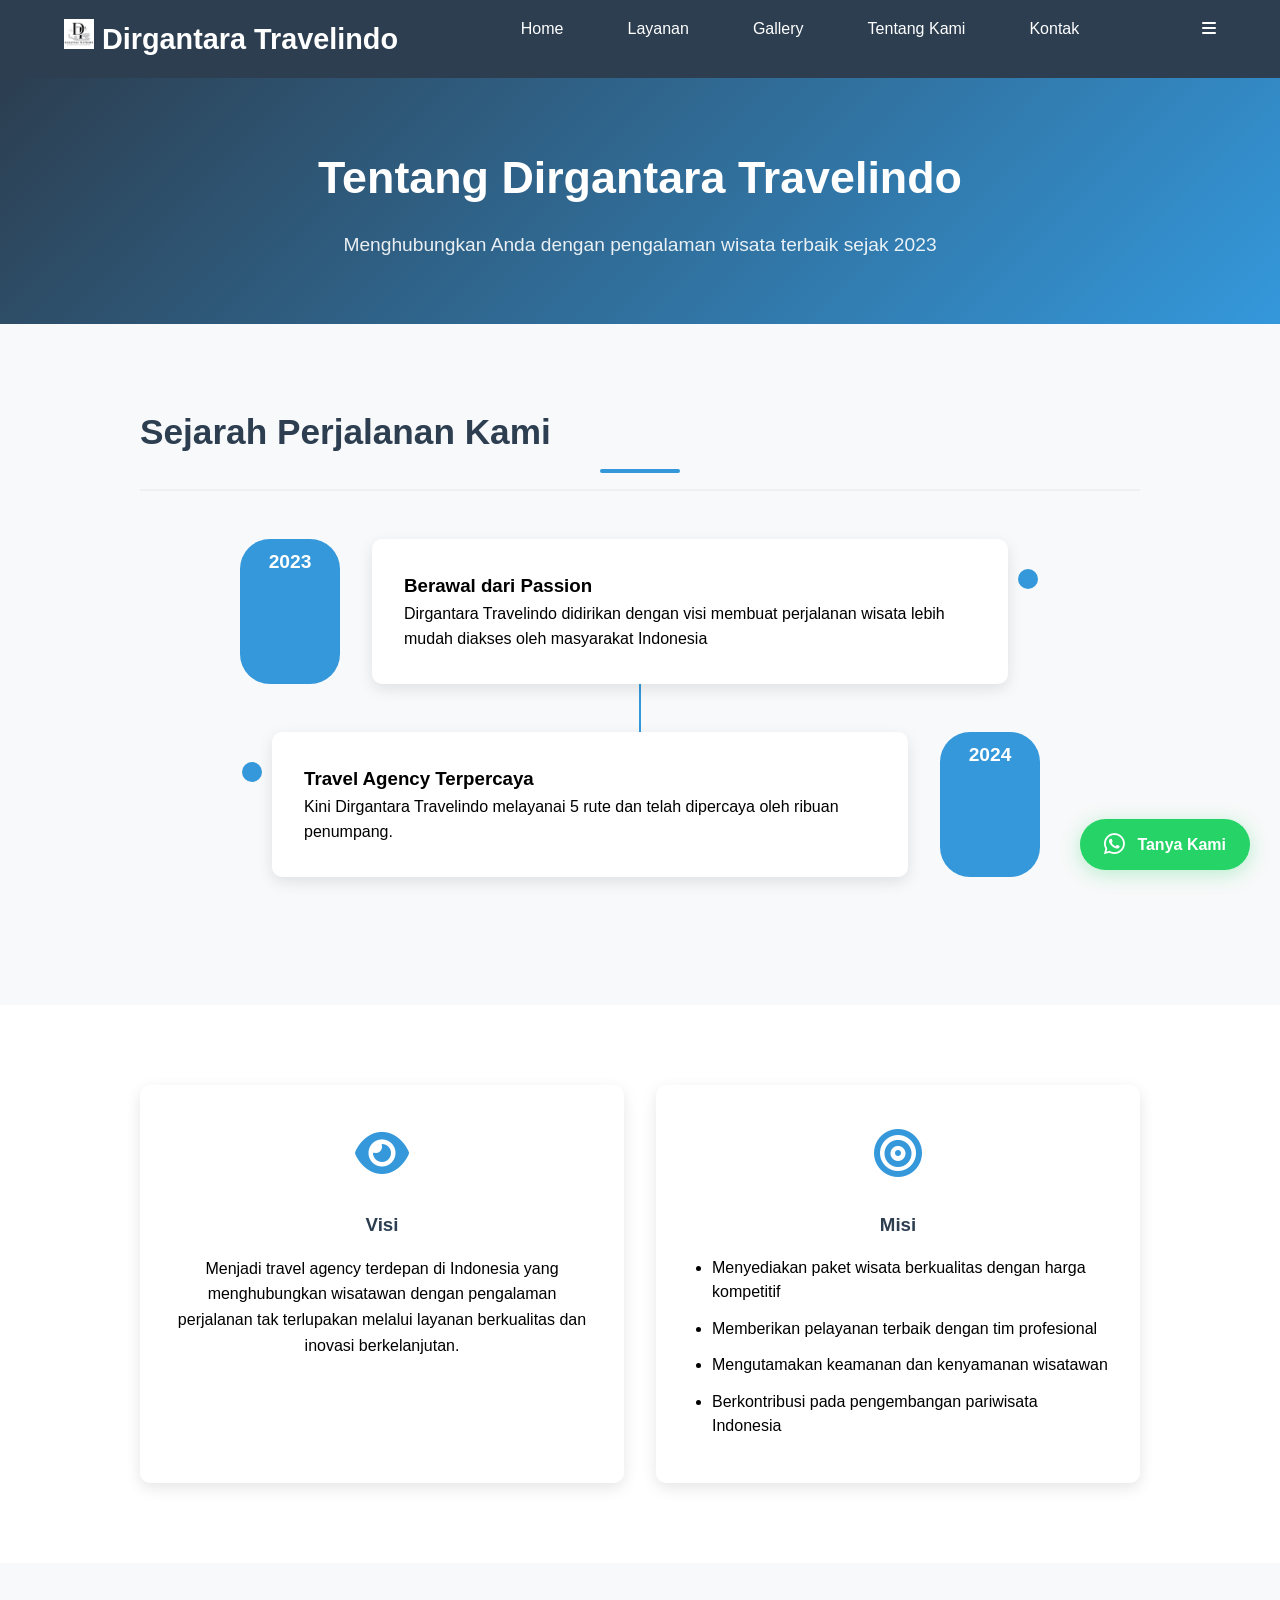
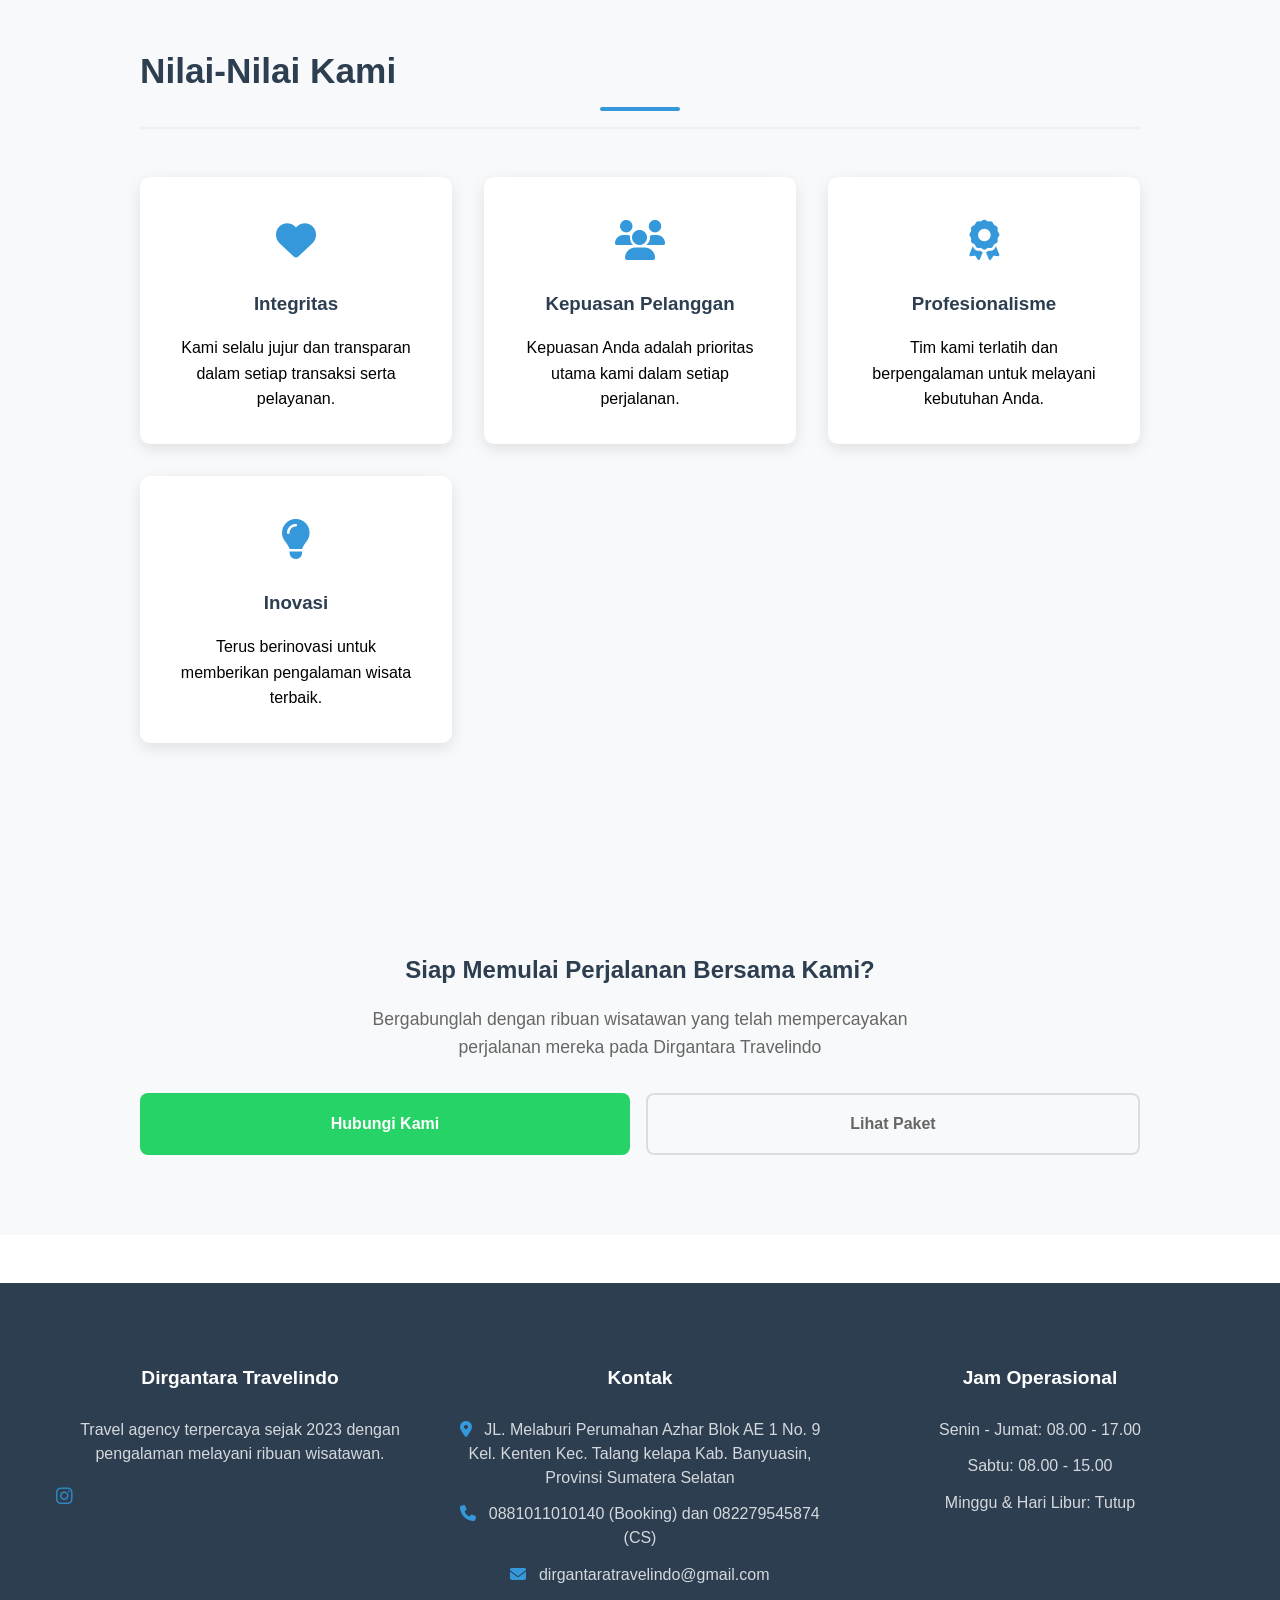
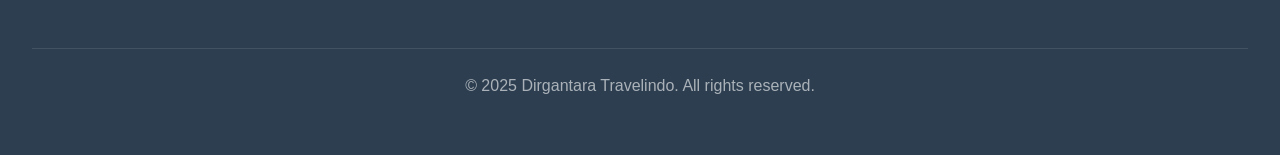
==== commit bc34f0f8: "perbaikan tahun dan logo" ====
--- a/about.html
+++ b/about.html
@@ -334,7 +334,7 @@
     <a href="https://wa.me/62881011010140?text=Halo%20Dirgantara%20Travelindo,%20saya%20ingin%20bertanya%20tentang%20paket%20wisata" 
         class="whatsapp-float" target="_blank">
        <i class="fab fa-whatsapp"></i>
-        <span>Tanya Kammi</span>
+        <span>Tanya Kami</span>
     </a>
 
     <script src="script.js"></script>
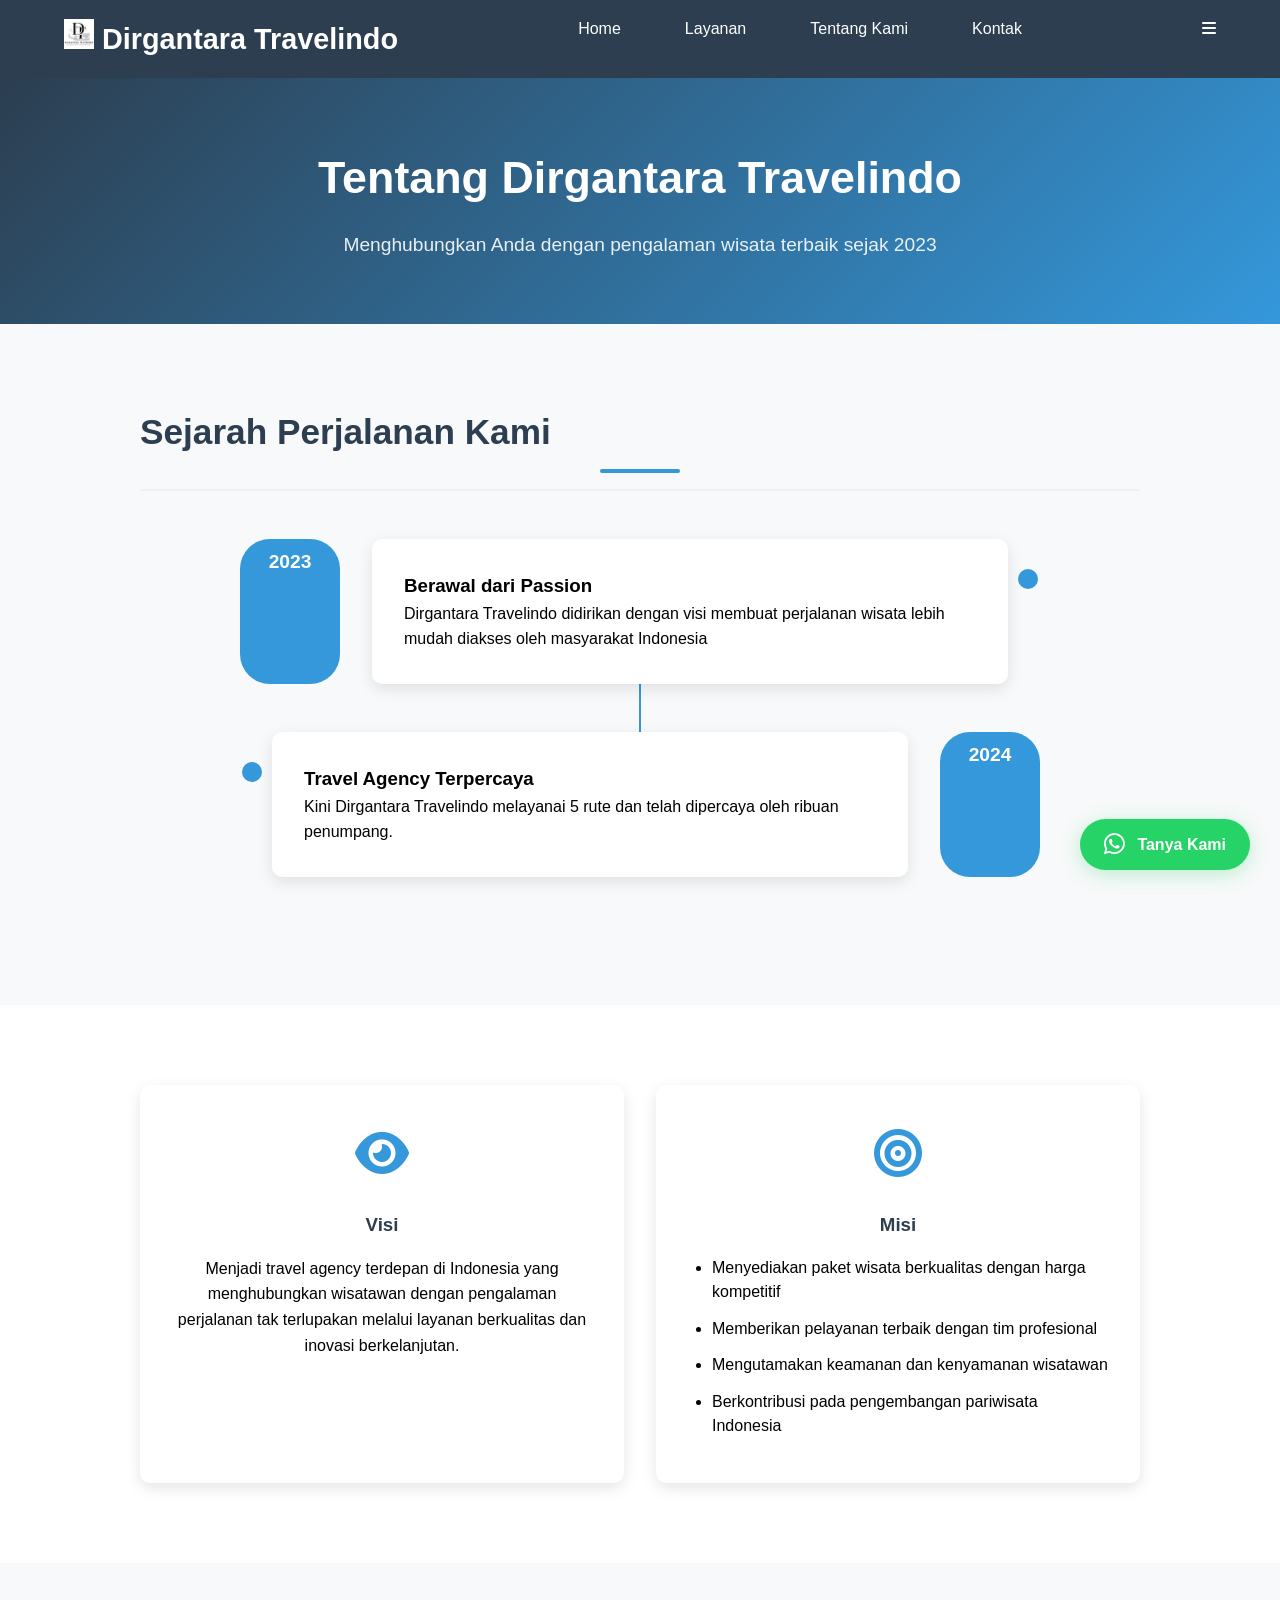
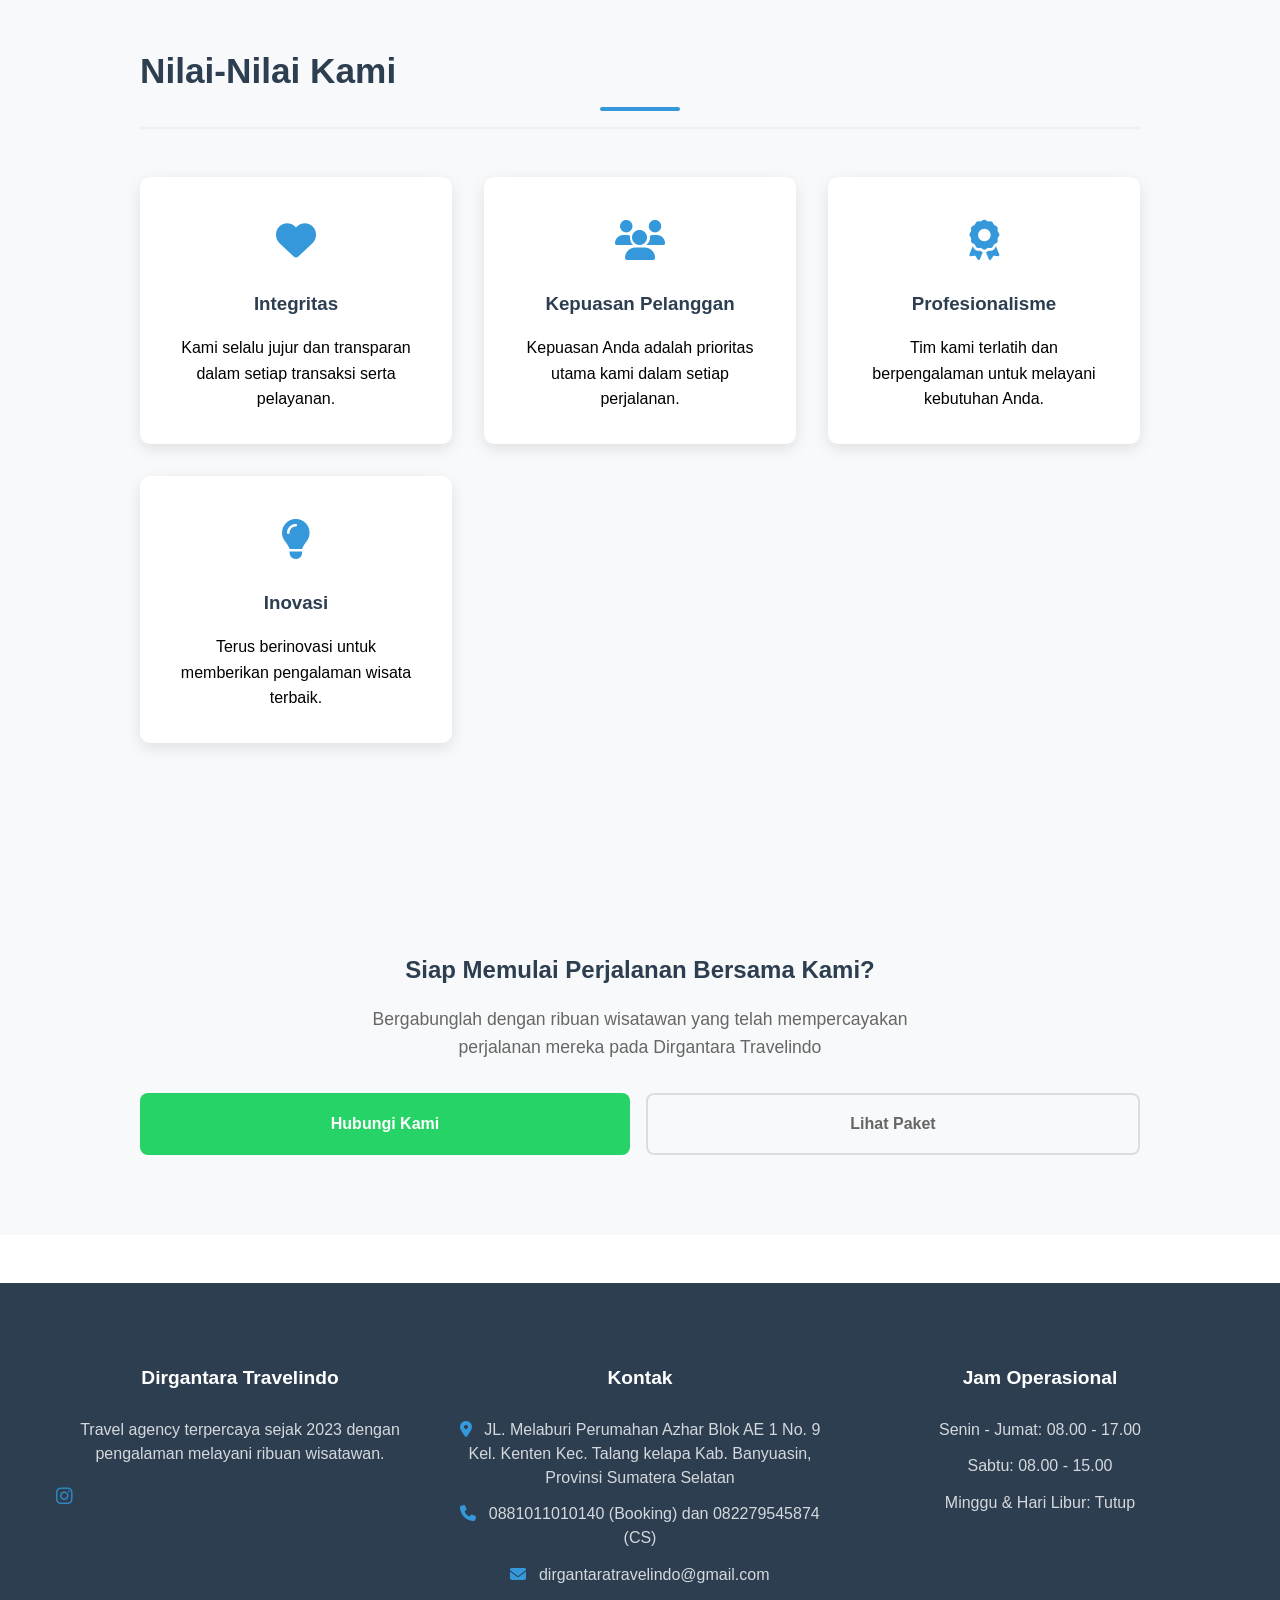
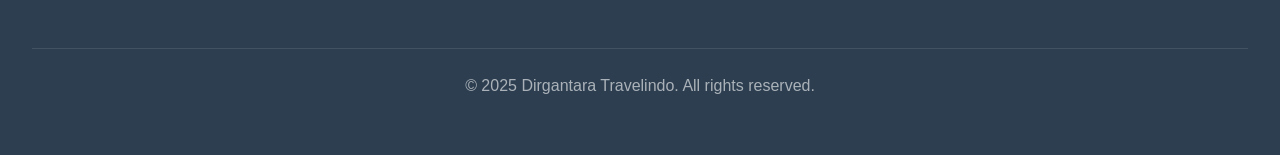
==== commit 53e1899c: "perbaikan index" ====
--- a/about.html
+++ b/about.html
@@ -65,7 +65,7 @@
             <li><a href="index.html">Home</a></li>
             <li><a href="services.html">Layanan</a></li>
             <!-- <li><a href="articles.html">Artikel</a></li> -->
-            <li><a href="gallery.html">Gallery</a></li>
+            <!-- <li><a href="gallery.html">Gallery</a></li> -->
             <li><a href="about.html" class="active">Tentang Kami</a></li>
             <li><a href="contact.html">Kontak</a></li>
             <!-- <li><a href="booking.html" class="booking-btn">Booking</a></li> -->
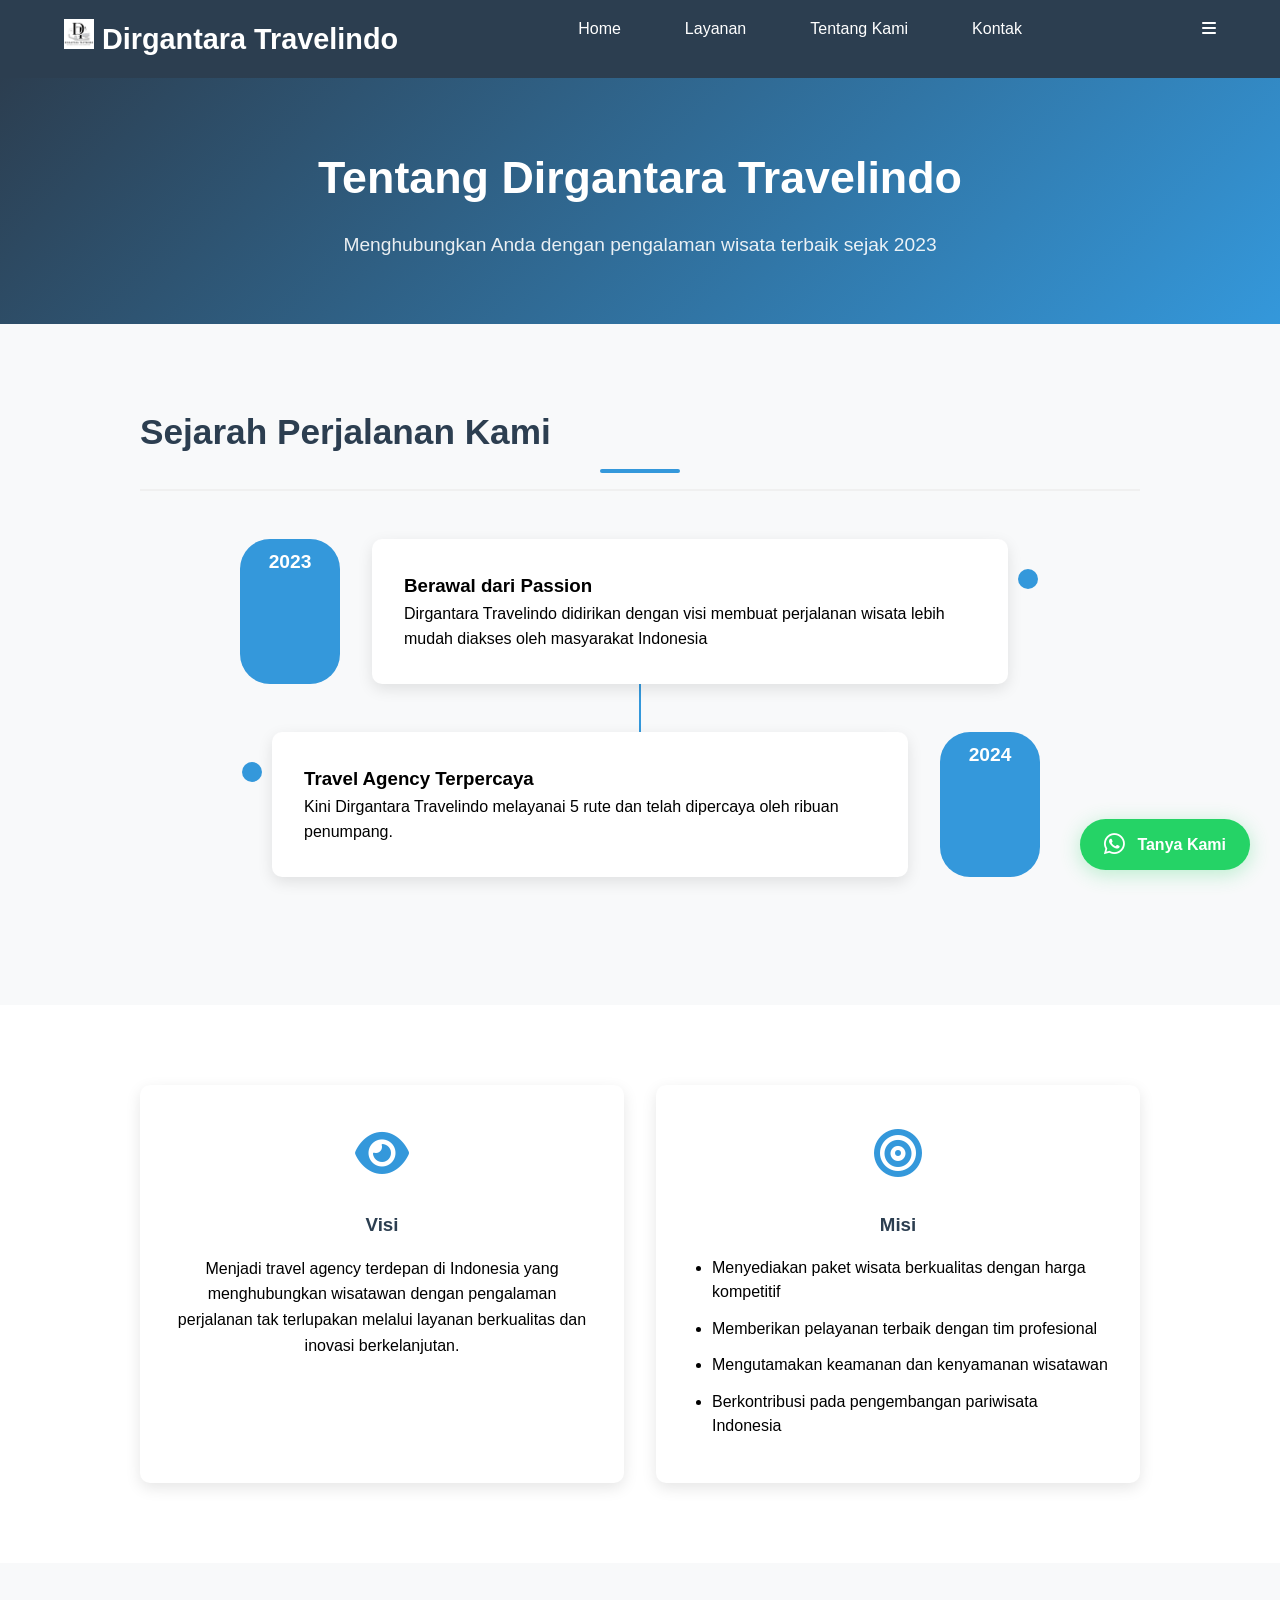
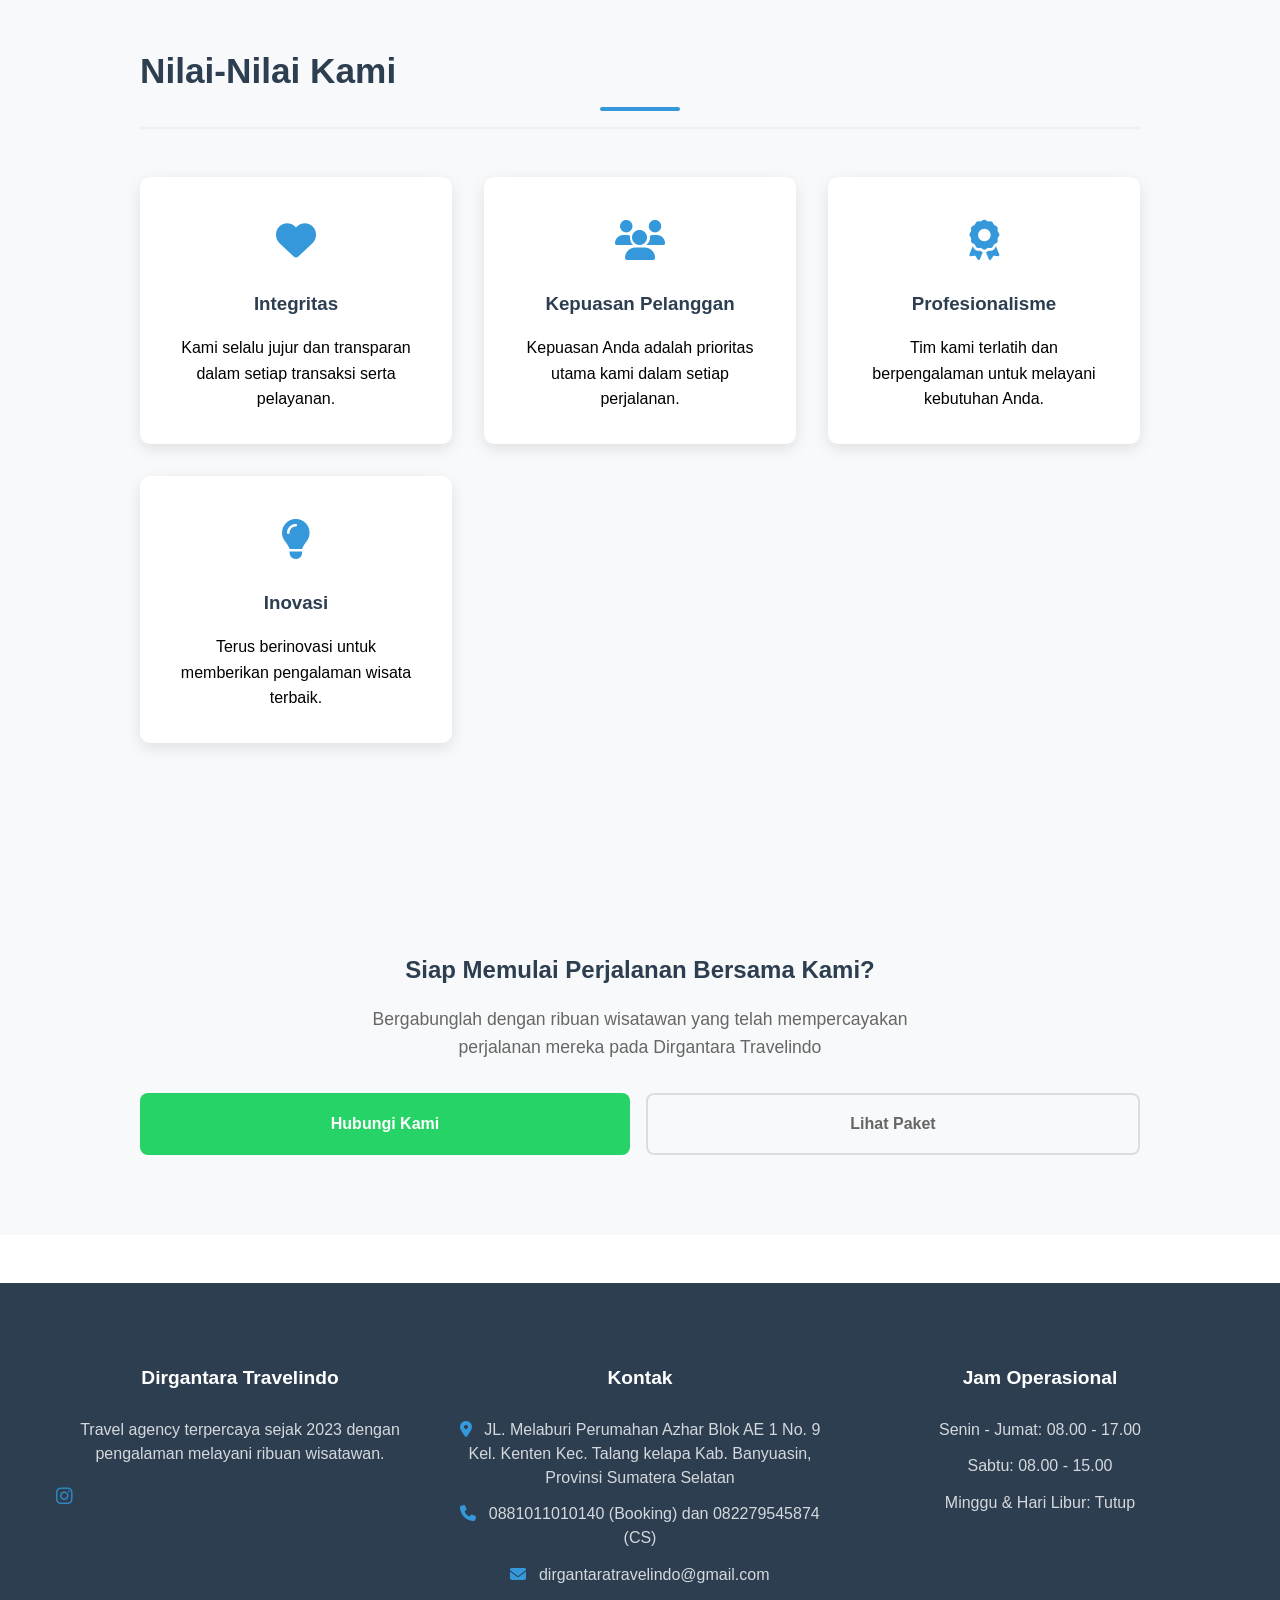
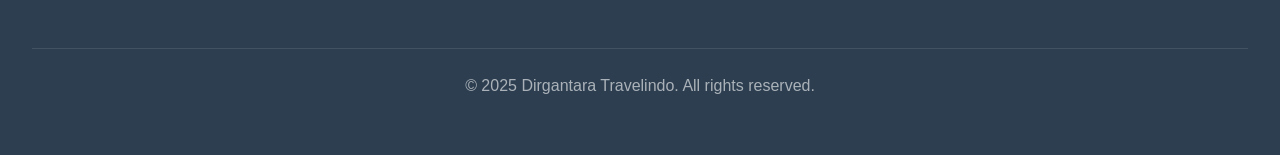
==== commit 5a06640d: "perbaikan link header" ====
--- a/about.html
+++ b/about.html
@@ -60,7 +60,7 @@
 <body>
     <!-- Navigation -->
     <nav>
-        <div class="logo"><img src="assets/images/DT_logo.png" alt="Dirgantara Travelindo" width="30" height="30"> Dirgantara Travelindo</div>
+        <div class="logo"> <img src="assets/images/DT_logo.png" alt="Dirgantara Travelindo" width="30" height="30"> <a href="index.html" style="text-decoration: none; color: white;">Dirgantara Travelindo</a> </div>
         <ul class="nav-links">
             <li><a href="index.html">Home</a></li>
             <li><a href="services.html">Layanan</a></li>
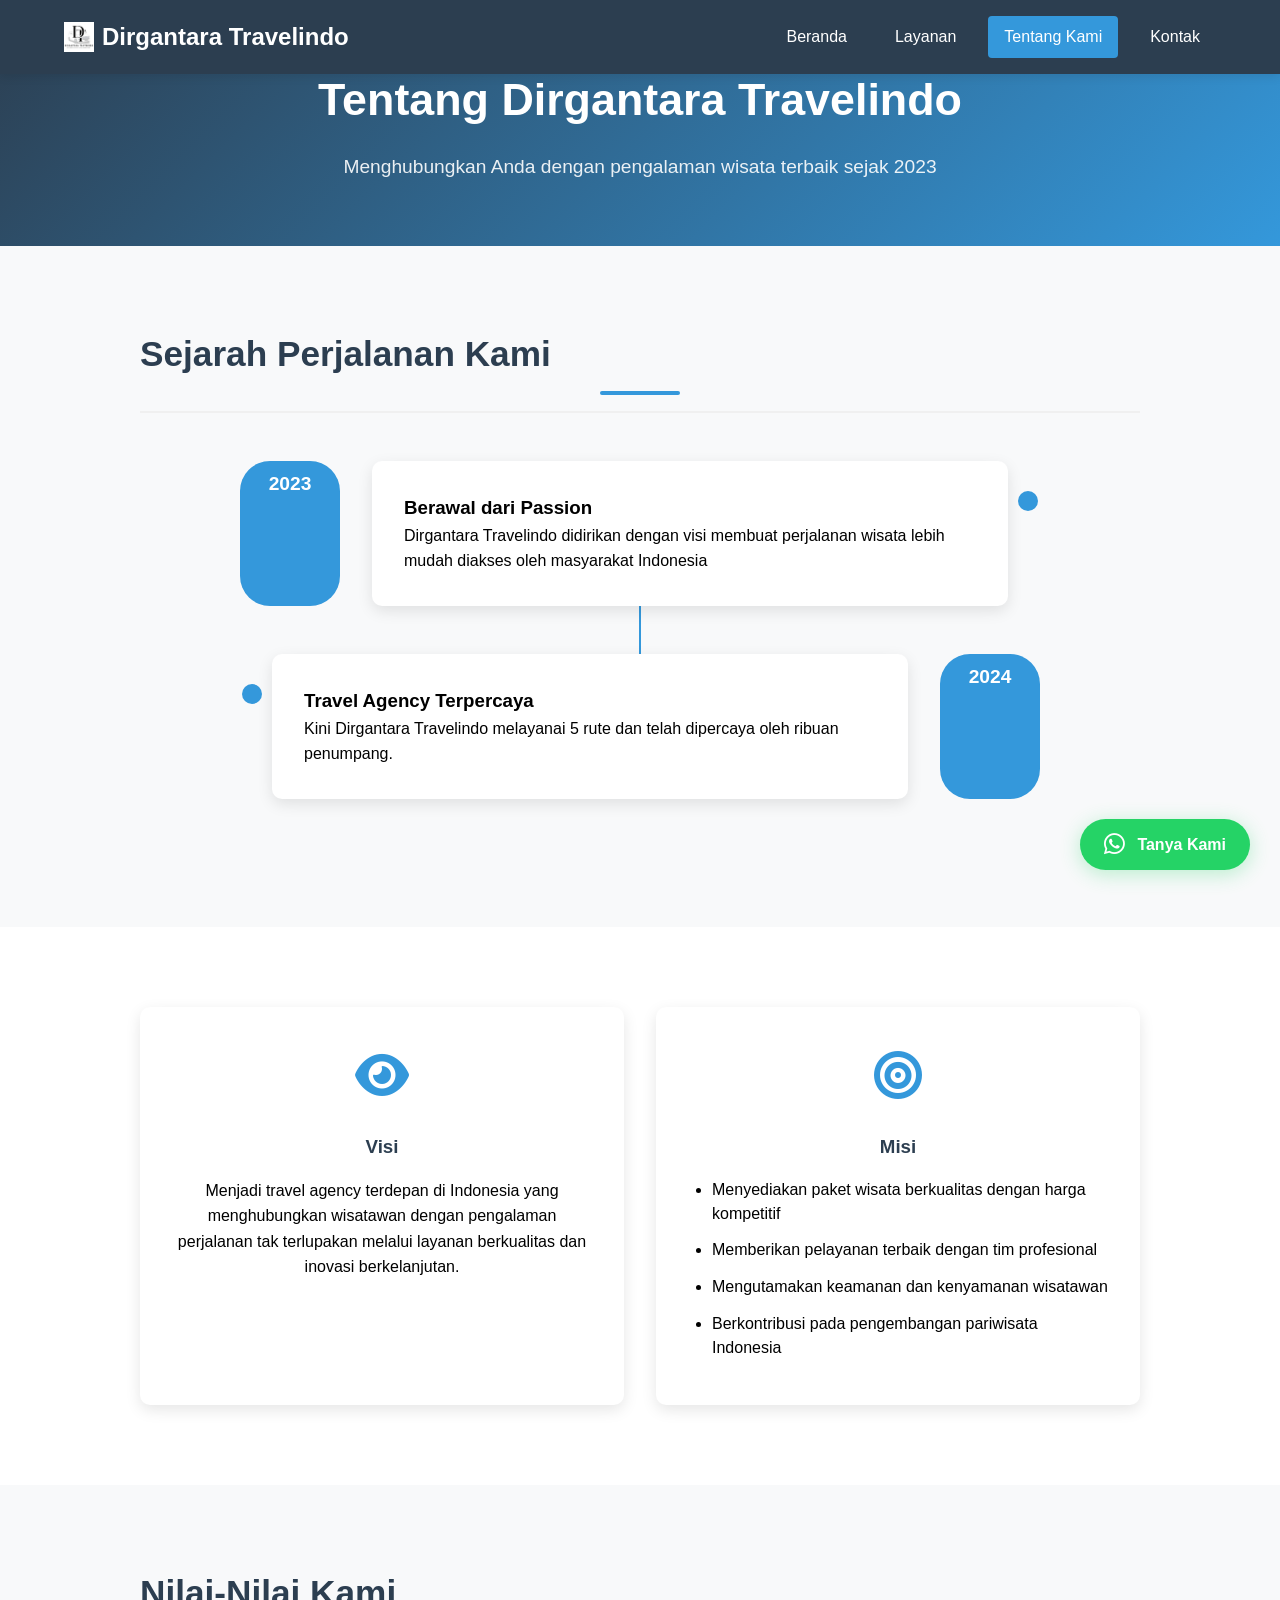
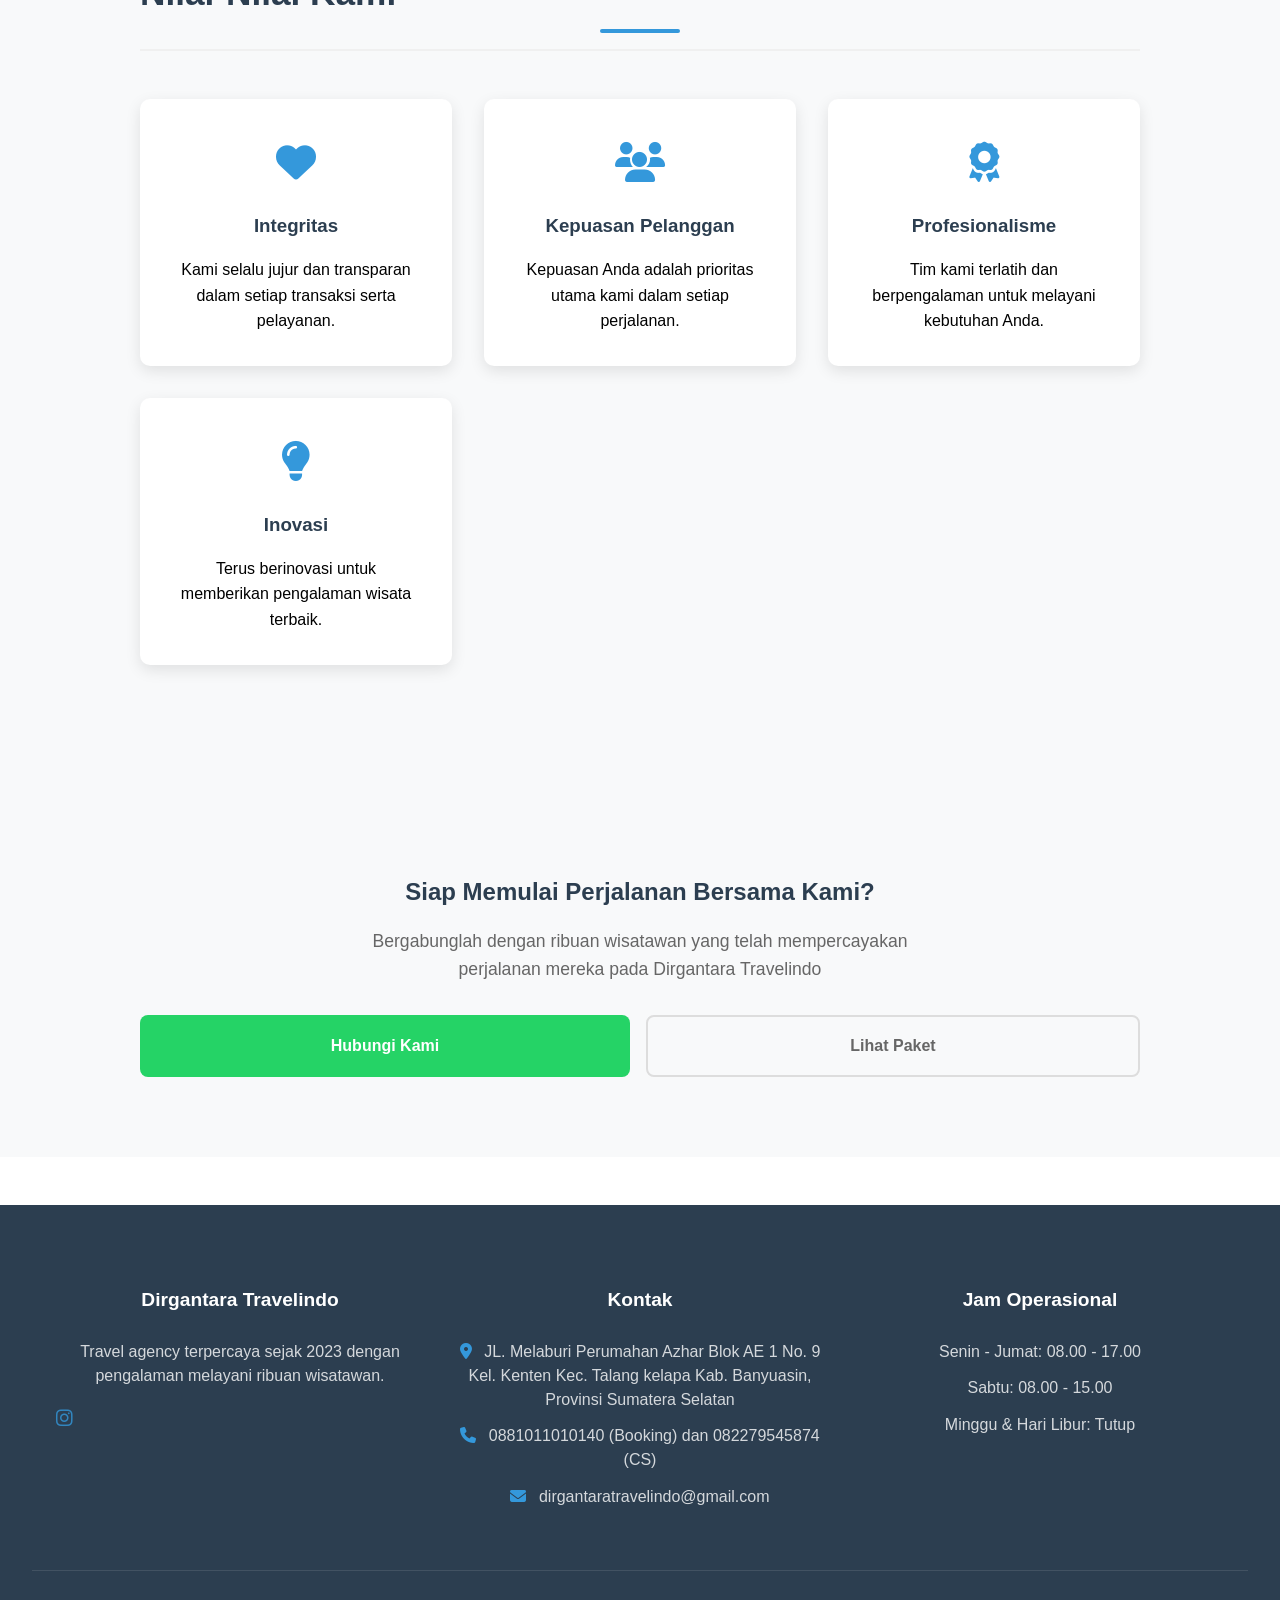
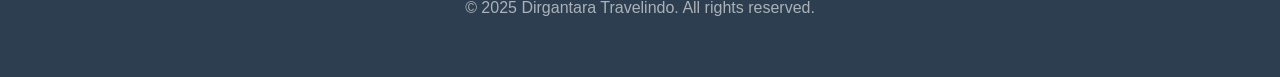
==== commit 6018bc08: "perbaikan load halaman dan menu" ====
--- a/about.html
+++ b/about.html
@@ -62,7 +62,7 @@
     <nav>
         <div class="logo"> <img src="assets/images/DT_logo.png" alt="Dirgantara Travelindo" width="30" height="30"> <a href="index.html" style="text-decoration: none; color: white;">Dirgantara Travelindo</a> </div>
         <ul class="nav-links">
-            <li><a href="index.html">Home</a></li>
+            <li><a href="index.html">Beranda</a></li>
             <li><a href="services.html">Layanan</a></li>
             <!-- <li><a href="articles.html">Artikel</a></li> -->
             <!-- <li><a href="gallery.html">Gallery</a></li> -->
--- a/style.css
+++ b/style.css
@@ -10,23 +10,36 @@
 }
 
 /* Navigation */
+/* Navbar Styles */
 nav {
     display: flex;
     justify-content: space-between;
+    align-items: center;
     padding: 1rem 5%;
     background: #2c3e50;
-    color: white;
+    box-shadow: 0 2px 10px rgba(0,0,0,0.1);
+    position: fixed;
+    width: 100%;
+    top: 0;
+    z-index: 1000;
 }
 
 .logo {
-    font-size: 1.8rem;
+    font-size: 1.5rem;
     font-weight: bold;
-}
-
+    color: white;
+    display: flex;
+    align-items: center;
+    gap: 0.5rem;
+}
+
+/* Desktop Navigation - Default */
 .nav-links {
     display: flex;
     list-style: none;
-    gap: 2rem;
+    gap: 1rem;
+    margin: 0;
+    padding: 0;
 }
 
 .nav-links a {
@@ -35,12 +48,121 @@
     padding: 0.5rem 1rem;
     border-radius: 4px;
     transition: background 0.3s;
+    display: block;
 }
 
 .nav-links a:hover {
     background: #3498db;
 }
 
+.nav-links a.active {
+    background: #3498db;
+    color: white;
+}
+
+/* Menu Toggle (Hamburger) - Hidden on Desktop */
+.menu-toggle {
+    display: none;
+    background: none;
+    border: none;
+    color: white;
+    font-size: 1.5rem;
+    cursor: pointer;
+    padding: 0.5rem;
+}
+
+/* MOBILE STYLES (Max-width: 768px) */
+@media screen and (max-width: 768px) {
+    nav {
+        padding: 0.8rem 5%;
+    }
+    
+    /* Show hamburger menu on mobile */
+    .menu-toggle {
+        display: block;
+        z-index: 1001;
+    }
+    
+    /* Hide nav-links by default on mobile */
+    .nav-links {
+        position: fixed;
+        top: 0;
+        right: -100%;
+        width: 70%;
+        max-width: 300px;
+        height: 100vh;
+        background: #2c3e50;
+        flex-direction: column;
+        align-items: flex-start;
+        padding: 5rem 1.5rem 2rem;
+        transition: right 0.3s ease-in-out;
+        box-shadow: -5px 0 15px rgba(0,0,0,0.1);
+        gap: 0;
+        z-index: 999;
+        margin: 0;
+    }
+    
+    /* Show nav-links when active */
+    .nav-links.active {
+        right: 0;
+    }
+    
+    .nav-links li {
+        width: 100%;
+        margin-bottom: 0.5rem;
+    }
+    
+    .nav-links a {
+        padding: 1rem;
+        width: 100%;
+        border-radius: 6px;
+        margin-bottom: 0.5rem;
+    }
+    
+    .nav-links a:hover {
+        background: #3498db;
+    }
+    
+    /* Logo adjustment for mobile */
+    .logo {
+        font-size: 1.2rem;
+        z-index: 1001;
+    }
+    
+    /* Overlay when menu is open */
+    .nav-overlay {
+        display: none;
+        position: fixed;
+        top: 0;
+        left: 0;
+        width: 100%;
+        height: 100%;
+        background: rgba(0,0,0,0.5);
+        z-index: 998;
+    }
+    
+    .nav-overlay.active {
+        display: block;
+    }
+}
+
+/* VERY SMALL MOBILE (Max-width: 480px) */
+@media screen and (max-width: 480px) {
+    .nav-links {
+        width: 80%;
+        max-width: 250px;
+        padding: 4.5rem 1rem 1.5rem;
+    }
+    
+    .nav-links a {
+        padding: 0.8rem;
+        font-size: 0.95rem;
+    }
+    
+    .logo {
+        font-size: 1.1rem;
+    }
+}
 /* Hero Section */
 .hero {
     height: 80vh;
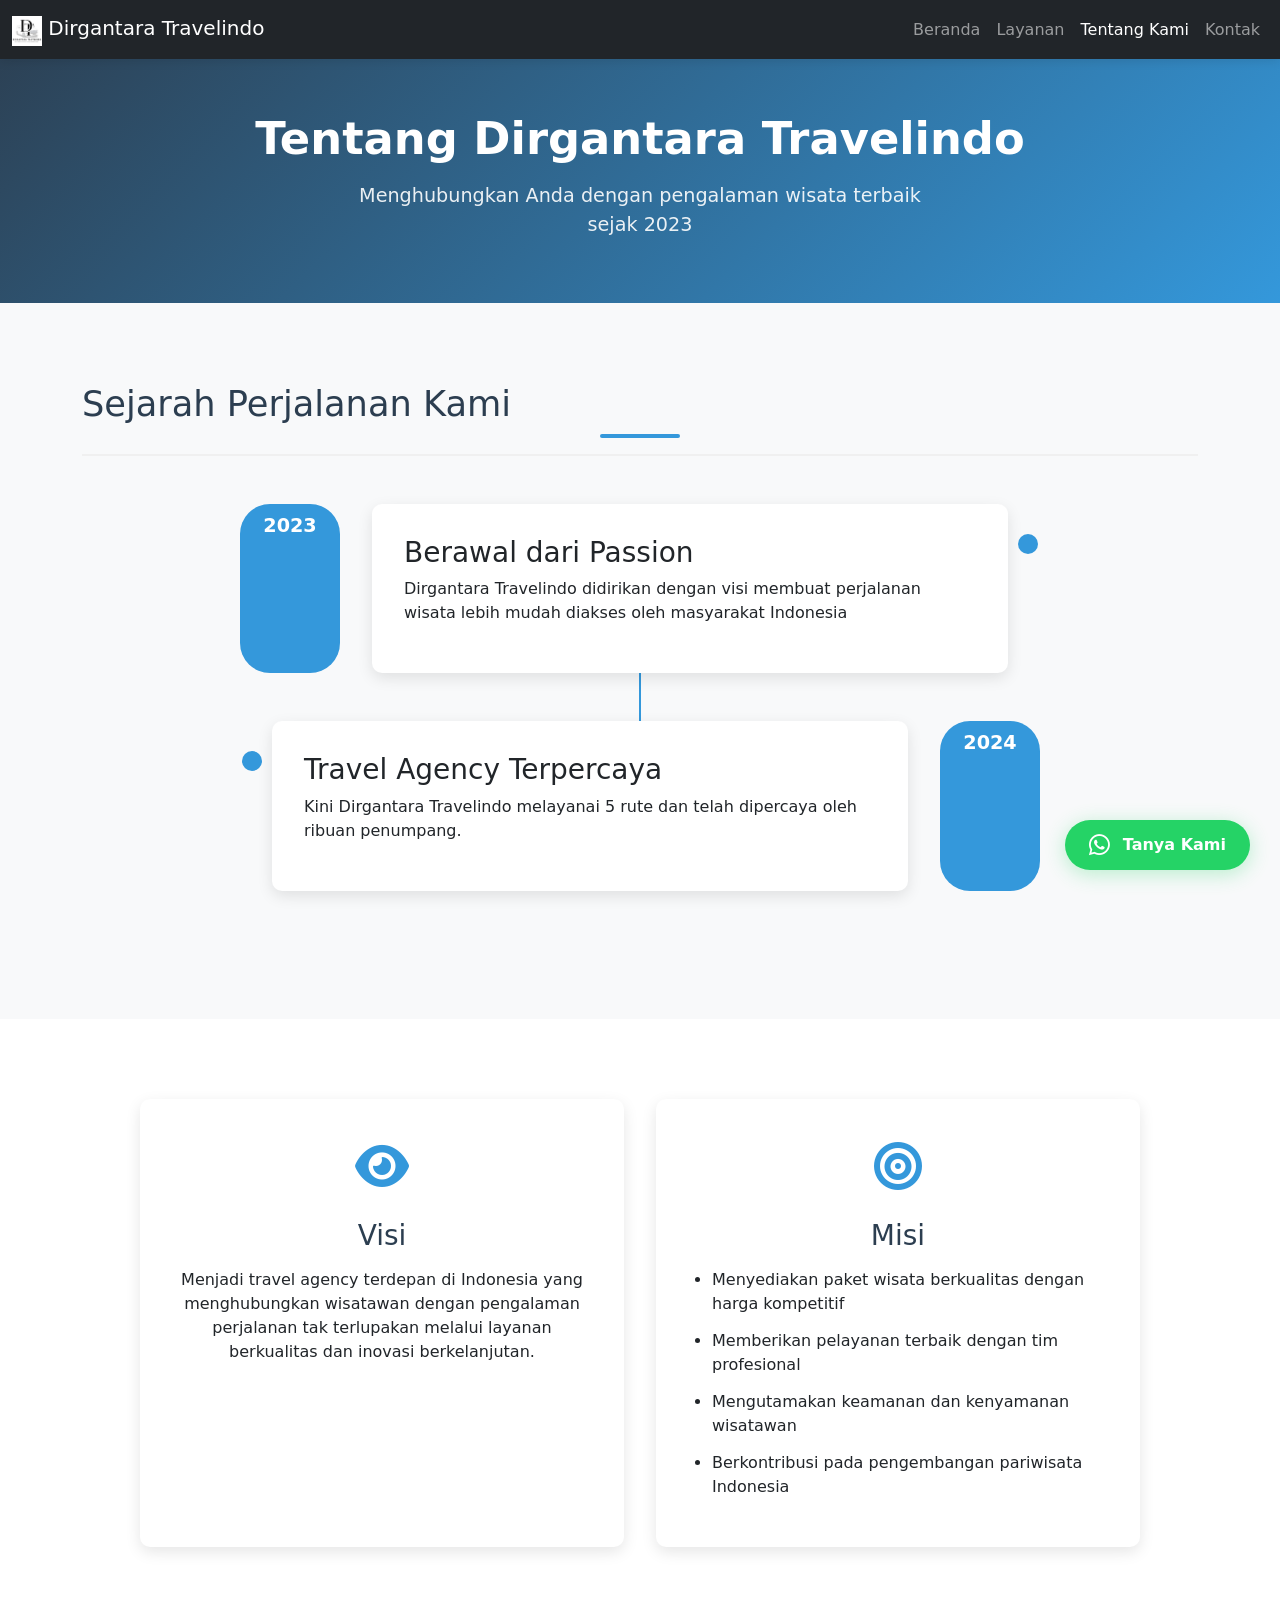
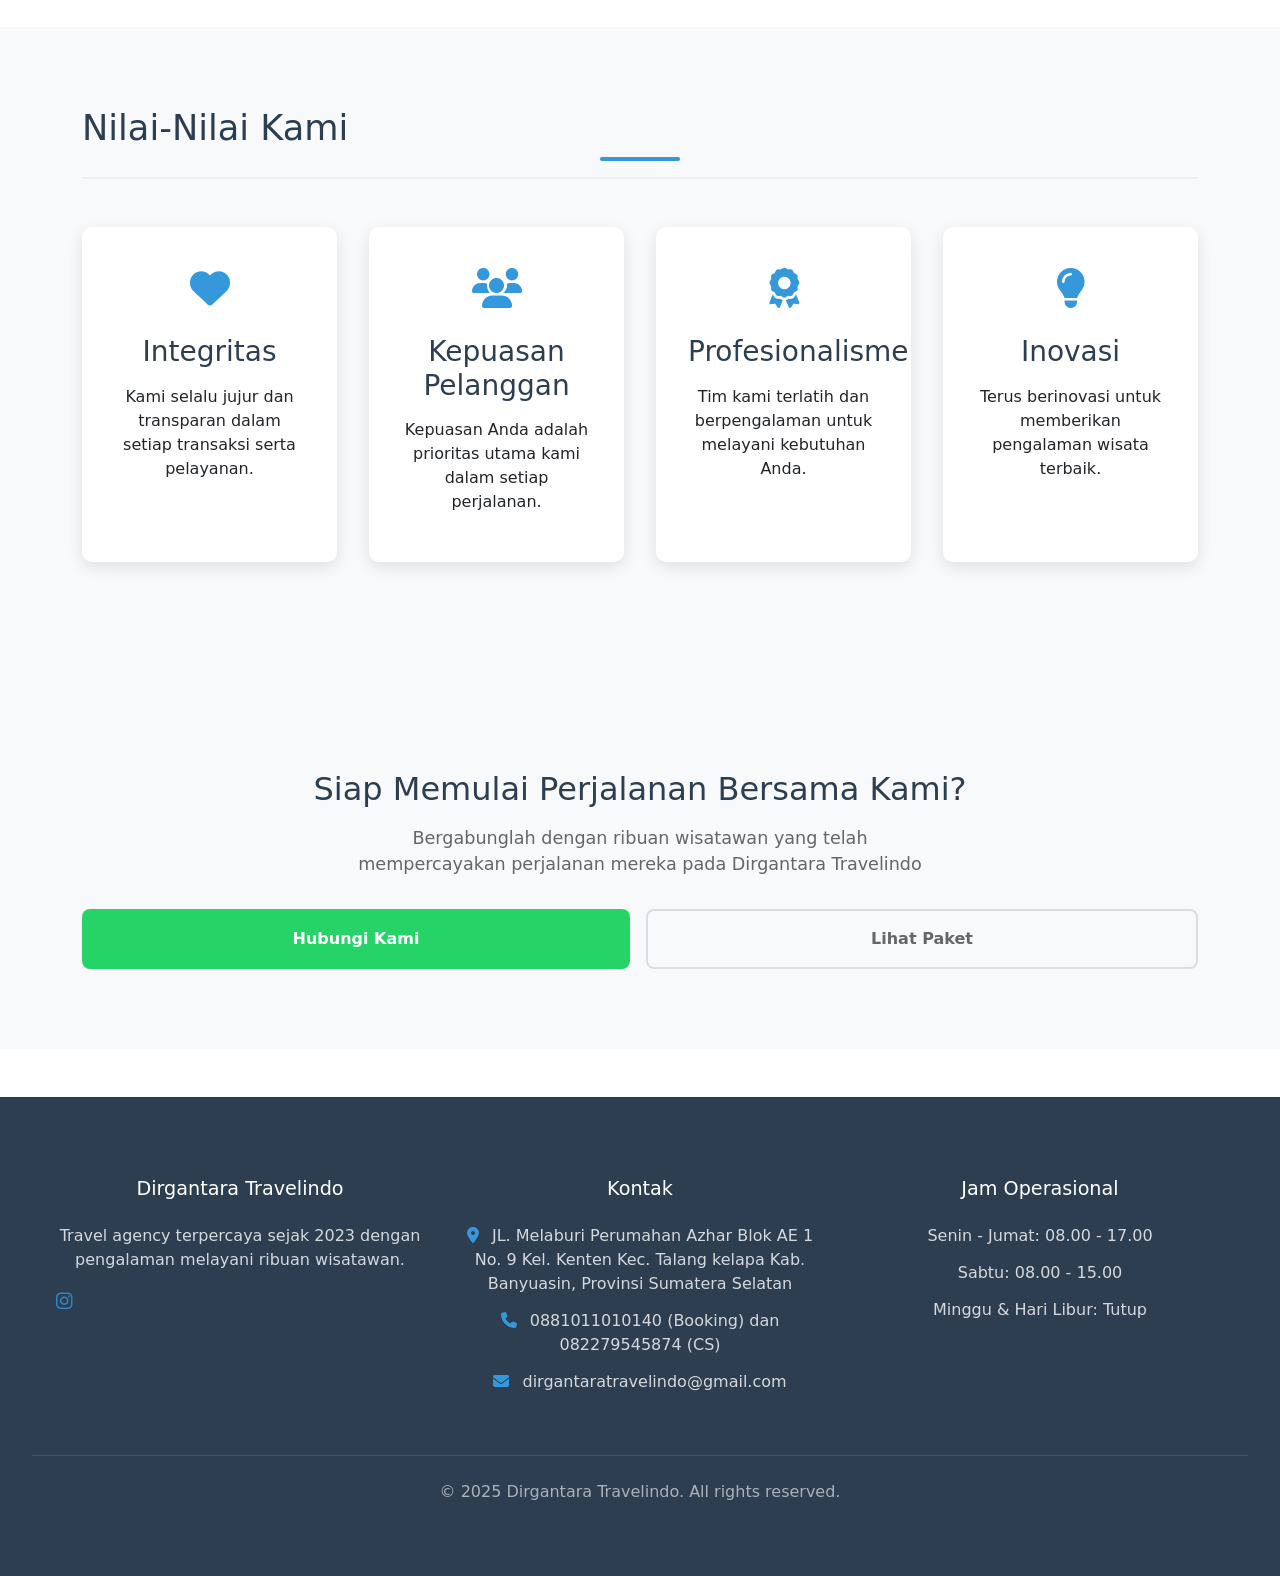
==== commit e18ae3c5: "perbaikan style ke bs5" ====
--- a/about.html
+++ b/about.html
@@ -4,7 +4,7 @@
     <meta charset="UTF-8">
     <meta name="viewport" content="width=device-width, initial-scale=1.0">
     <title>Tentang Kami - Dirgantara Travelindo | Travel Agency Terpercaya Sejak 2010</title>
-    <meta name="description" content="Dirgantara Travelindo adalah travel agency terpercaya sejak 2010. Menyediakan paket wisata ke Bali, Lombok, Jepang dengan pelayanan terbaik dan harga kompetitif.">
+    <meta name="description" content="Dirgantara Travelindo adalah travel agency terpercaya sejak 2023. Menyediakan paket ke Palembang,Lampung,Bogor dengan pelayanan terbaik dan harga kompetitif.">
     <meta name="keywords" content="tentang Dirgantara Travelindo, profil perusahaan, sejarah Dirgantara Travelindo, visi misi travel agency">
     <link rel="icon" href="assets/images/DT_logo.png" type="image/png">
     <!-- Structured Data for Travel Agency -->
@@ -55,19 +55,38 @@
     
     <link rel="stylesheet" href="style.css">
     <link rel="stylesheet" href="https://cdnjs.cloudflare.com/ajax/libs/font-awesome/6.4.0/css/all.min.css">
-    <link rel="stylesheet" href="https://cdnjs.cloudflare.com/ajax/libs/font-awesome/6.4.0/css/all.min.css">
+    <!-- Bootstrap 5 CSS -->
+    <link href="https://cdn.jsdelivr.net/npm/bootstrap@5.3.3/dist/css/bootstrap.min.css" rel="stylesheet" integrity="sha384-QWTKZyjpPEjISv5WaRU9OFeRpok6YctnYmDr5pNlyT2bRjXh0JMhjY6hW+ALEwIH" crossorigin="anonymous">
 </head>
 <body>
     <!-- Navigation -->
-    <nav>
-        <div class="logo"> <img src="assets/images/DT_logo.png" alt="Dirgantara Travelindo" width="30" height="30"> <a href="index.html" style="text-decoration: none; color: white;">Dirgantara Travelindo</a> </div>
-        <ul class="nav-links">
-            <li><a href="index.html">Beranda</a></li>
-            <li><a href="services.html">Layanan</a></li>
-            <!-- <li><a href="articles.html">Artikel</a></li> -->
-            <!-- <li><a href="gallery.html">Gallery</a></li> -->
-            <li><a href="about.html" class="active">Tentang Kami</a></li>
-            <li><a href="contact.html">Kontak</a></li>
+    <nav class="navbar navbar-expand-lg navbar-dark bg-dark fixed-top">
+        <div class="container-fluid">
+            <a class="navbar-brand" href="index.html">
+                <img src="assets/images/DT_logo.png" alt="Dirgantara Travelindo" width="30" height="30" class="d-inline-block align-text-top">
+                Dirgantara Travelindo
+            </a>
+            <button class="navbar-toggler" type="button" data-bs-toggle="collapse" data-bs-target="#navbarNav" aria-controls="navbarNav" aria-expanded="false" aria-label="Toggle navigation">
+                <span class="navbar-toggler-icon"></span>
+            </button>
+            <div class="collapse navbar-collapse" id="navbarNav">
+                <ul class="navbar-nav ms-auto">
+                    <li class="nav-item">
+                        <a class="nav-link" href="index.html">Beranda</a>
+                    </li>
+                    <li class="nav-item">
+                        <a class="nav-link" href="services.html">Layanan</a>
+                    </li>
+                    <li class="nav-item">
+                        <a class="nav-link active" href="about.html">Tentang Kami</a>
+                    </li>
+                    <li class="nav-item">
+                        <a class="nav-link" href="contact.html">Kontak</a>
+                    </li>
+                </ul>
+            </div>
+        </div>
+    </nav>
             <!-- <li><a href="booking.html" class="booking-btn">Booking</a></li> -->
         </ul>
         <div class="menu-toggle">
@@ -77,7 +96,7 @@
 
     <!-- Hero Section -->
     <section class="services-hero">
-        <div class="container">
+        <div class="container pt-5">
             <h1>Tentang Dirgantara Travelindo</h1>
             <p class="subtitle">Menghubungkan Anda dengan pengalaman wisata terbaik sejak 2023</p>
         </div>
@@ -339,5 +358,7 @@
 
     <script src="script.js"></script>
     <script src="about.js"></script>
+    <!-- Bootstrap 5 JS -->
+    <script src="https://cdn.jsdelivr.net/npm/bootstrap@5.3.3/dist/js/bootstrap.bundle.min.js" integrity="sha384-YvpcrYf0tY3lHB60NNkmXc5s9fDVZLESaAA55NDzOxhy9GkcIdslK1eN7N6jIeHz" crossorigin="anonymous"></script>
 </body>
 </html>
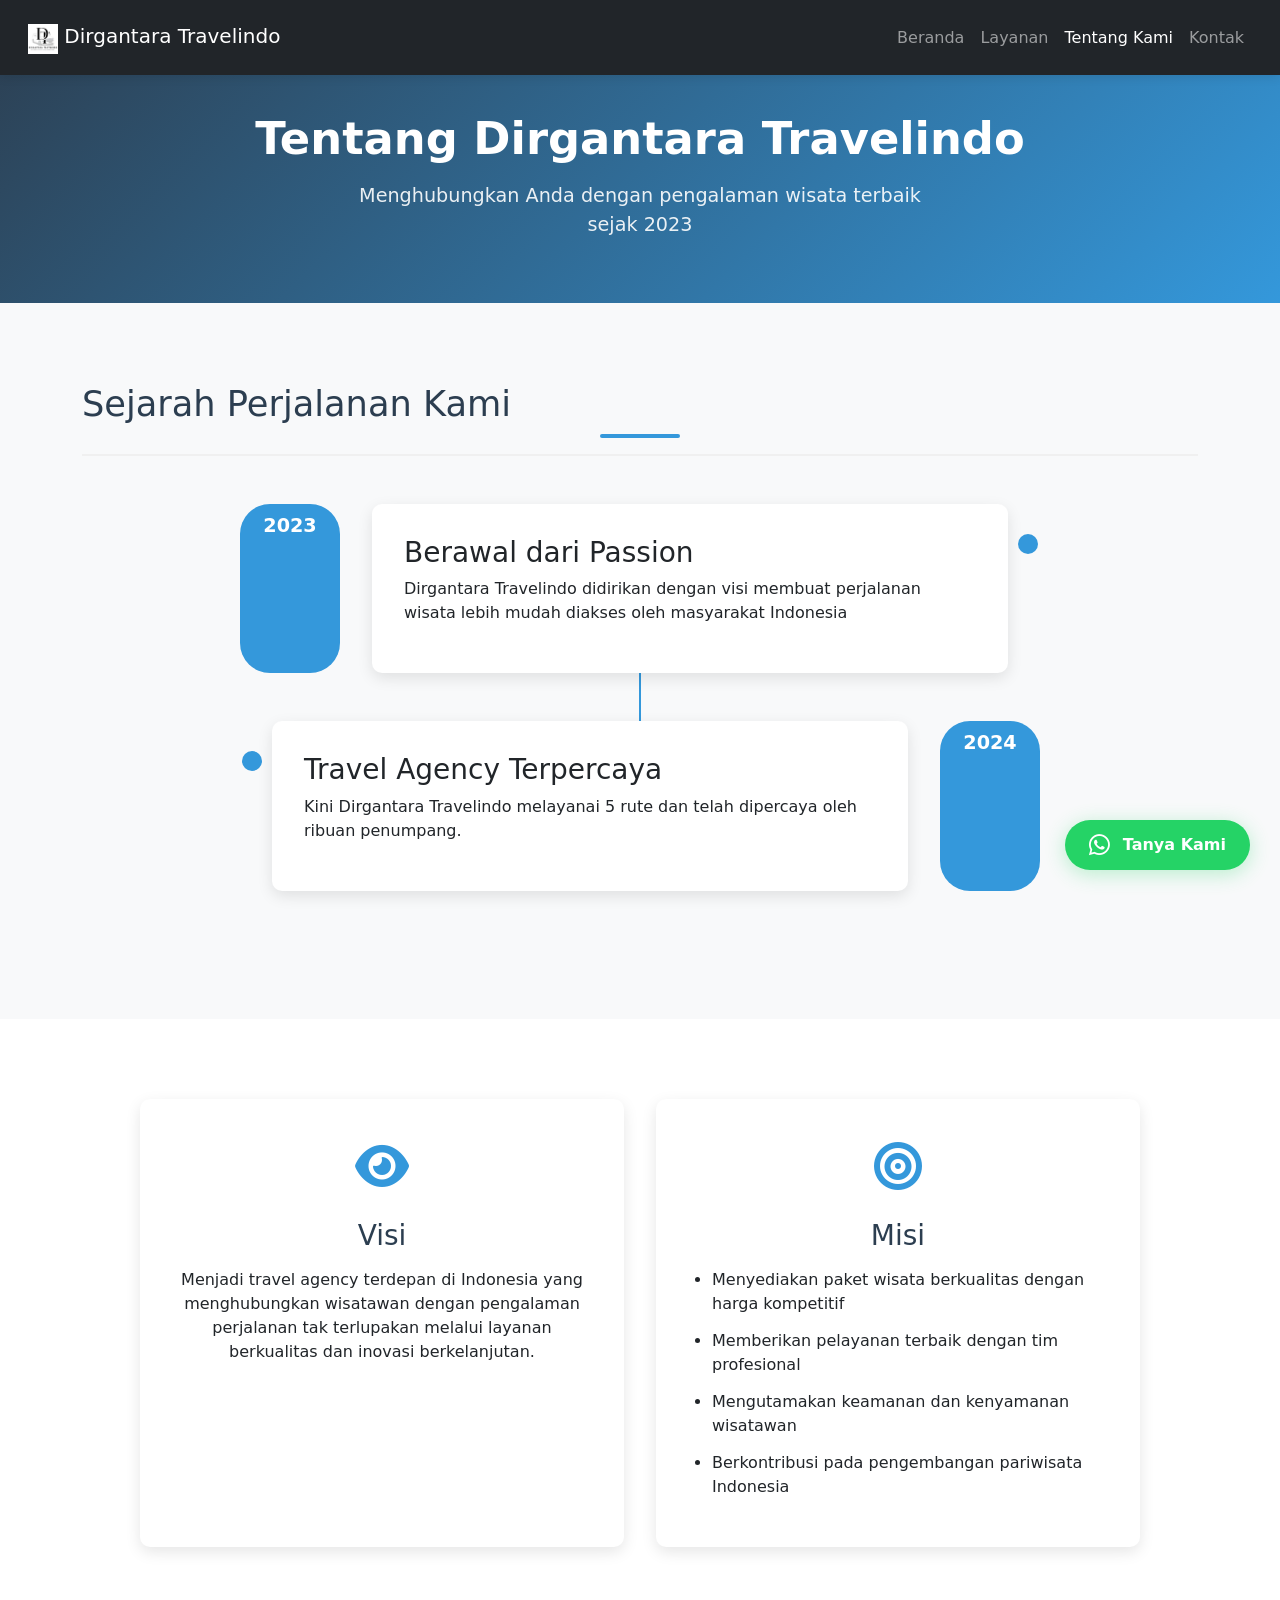
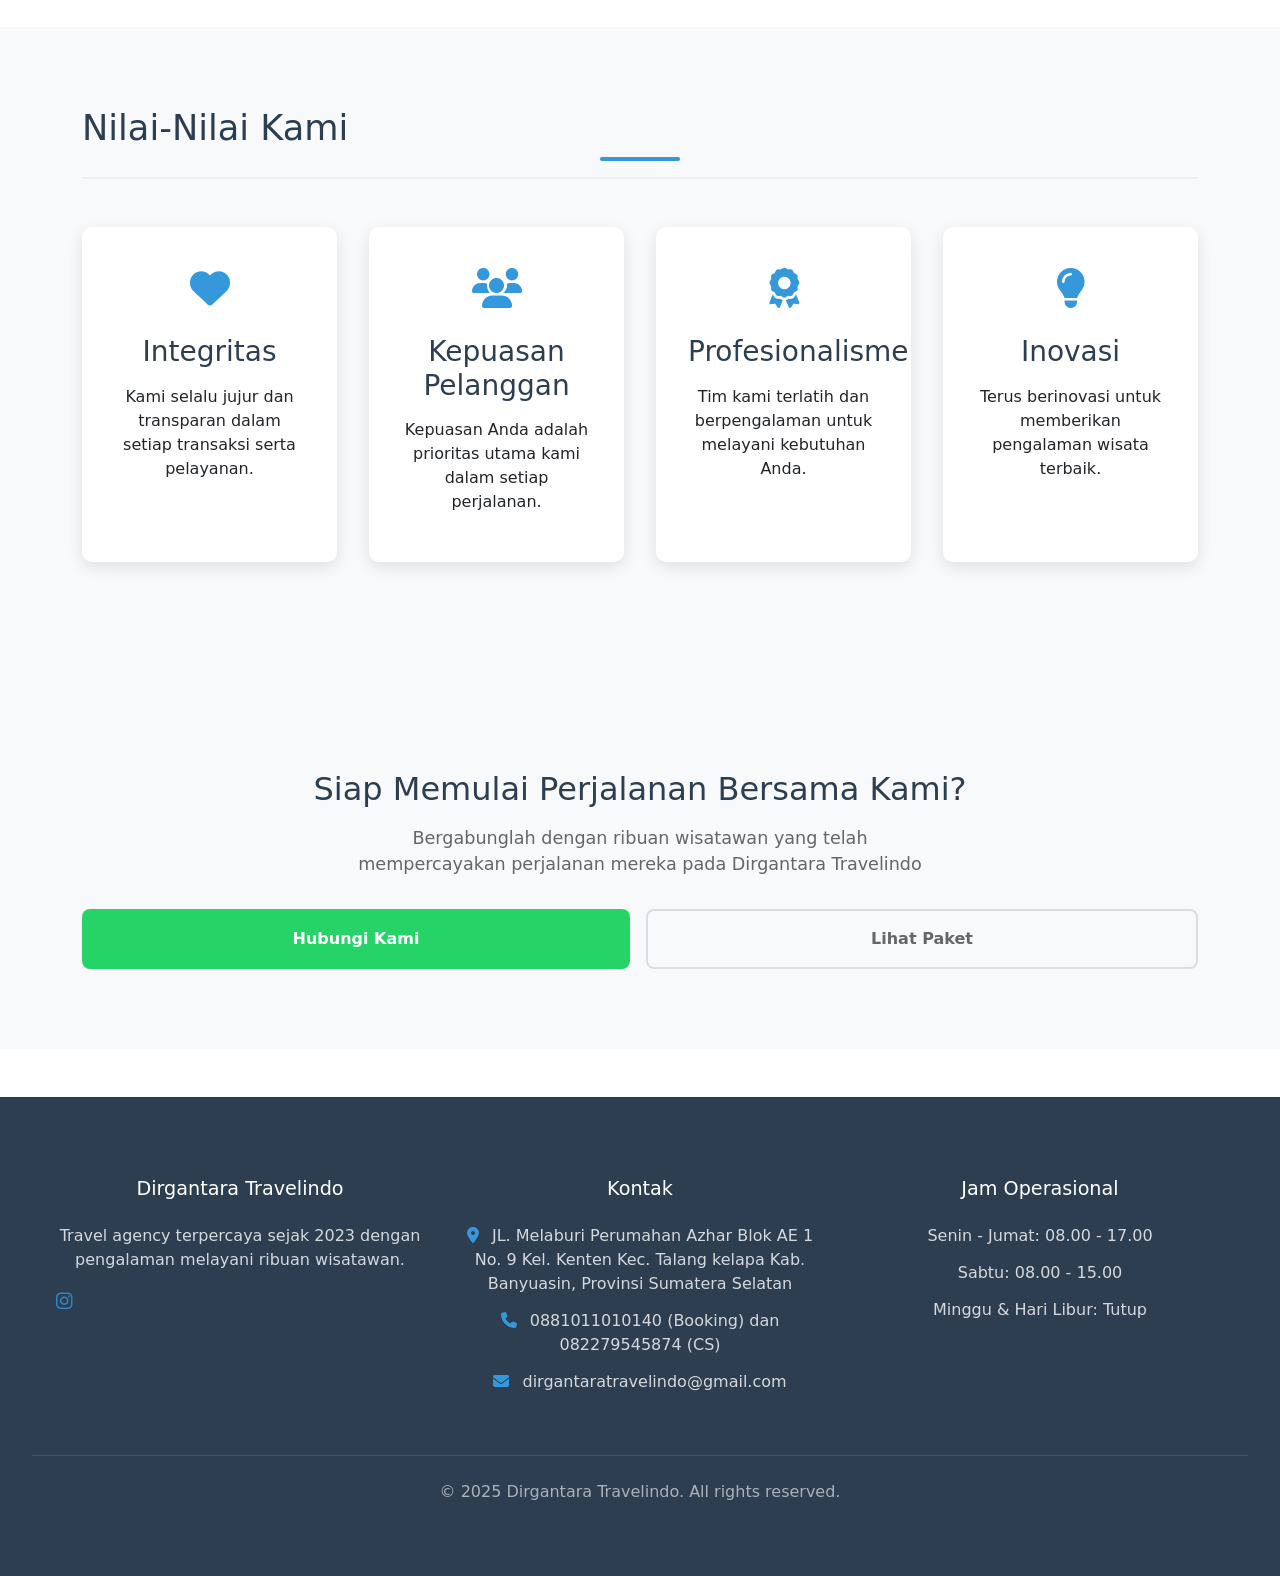
==== commit 446c794c: "perbaikan menu bar" ====
--- a/about.html
+++ b/about.html
@@ -4,8 +4,15 @@
     <meta charset="UTF-8">
     <meta name="viewport" content="width=device-width, initial-scale=1.0">
     <title>Tentang Kami - Dirgantara Travelindo | Travel Agency Terpercaya Sejak 2010</title>
-    <meta name="description" content="Dirgantara Travelindo adalah travel agency terpercaya sejak 2023. Menyediakan paket ke Palembang,Lampung,Bogor dengan pelayanan terbaik dan harga kompetitif.">
-    <meta name="keywords" content="tentang Dirgantara Travelindo, profil perusahaan, sejarah Dirgantara Travelindo, visi misi travel agency">
+    <meta name="description" content="Dirgantara Travelindo adalah travel agency terpercaya sejak 2010. Menyediakan paket ke Palembang, Lampung, Bogor dengan pelayanan terbaik dan harga kompetitif.">
+    <meta name="keywords" content="tentang Dirgantara Travelindo, profil perusahaan, sejarah Dirgantara Travelindo, visi misi travel agency, travel antarkota Palembang">
+    <!-- Open Graph Tags -->
+    <meta property="og:title" content="Tentang Kami - Dirgantara Travelindo | Travel Agency Terpercaya Sejak 2010">
+    <meta property="og:description" content="Dirgantara Travelindo adalah travel agency terpercaya sejak 2010. Menyediakan paket ke Palembang, Lampung, Bogor dengan pelayanan terbaik dan harga kompetitif.">
+    <meta property="og:image" content="https://dirgantaratravelindo.com/assets/images/DT_logo.png">
+    <meta property="og:url" content="https://dirgantaratravelindo.com/about.html">
+    <meta property="og:type" content="website">
+    <meta name="twitter:card" content="summary_large_image">
     <link rel="icon" href="assets/images/DT_logo.png" type="image/png">
     <!-- Structured Data for Travel Agency -->
     <script type="application/ld+json">
@@ -14,8 +21,8 @@
       "@type": "TravelAgency",
       "name": "Dirgantara Travelindo",
       "description": "Travel agency terpercaya menyediakan paket wisata terbaik ke berbagai destinasi",
-      "url": "https://travelku.com/about.html",
-      "logo": "https://travelku.com/assets/images/logo.png",
+      "url": "https://dirgantaratravelindo.com/about.html",
+      "logo": "https://dirgantaratravelindo.com/assets/images/logo.png",
       "address": {
         "@type": "PostalAddress",
         "streetAddress": "Jl. Sudirman No. 123",
@@ -60,7 +67,7 @@
 </head>
 <body>
     <!-- Navigation -->
-    <nav class="navbar navbar-expand-lg navbar-dark bg-dark fixed-top">
+    <nav class="navbar navbar-expand-lg navbar-dark bg-dark fixed-top p-3">
         <div class="container-fluid">
             <a class="navbar-brand" href="index.html">
                 <img src="assets/images/DT_logo.png" alt="Dirgantara Travelindo" width="30" height="30" class="d-inline-block align-text-top">
